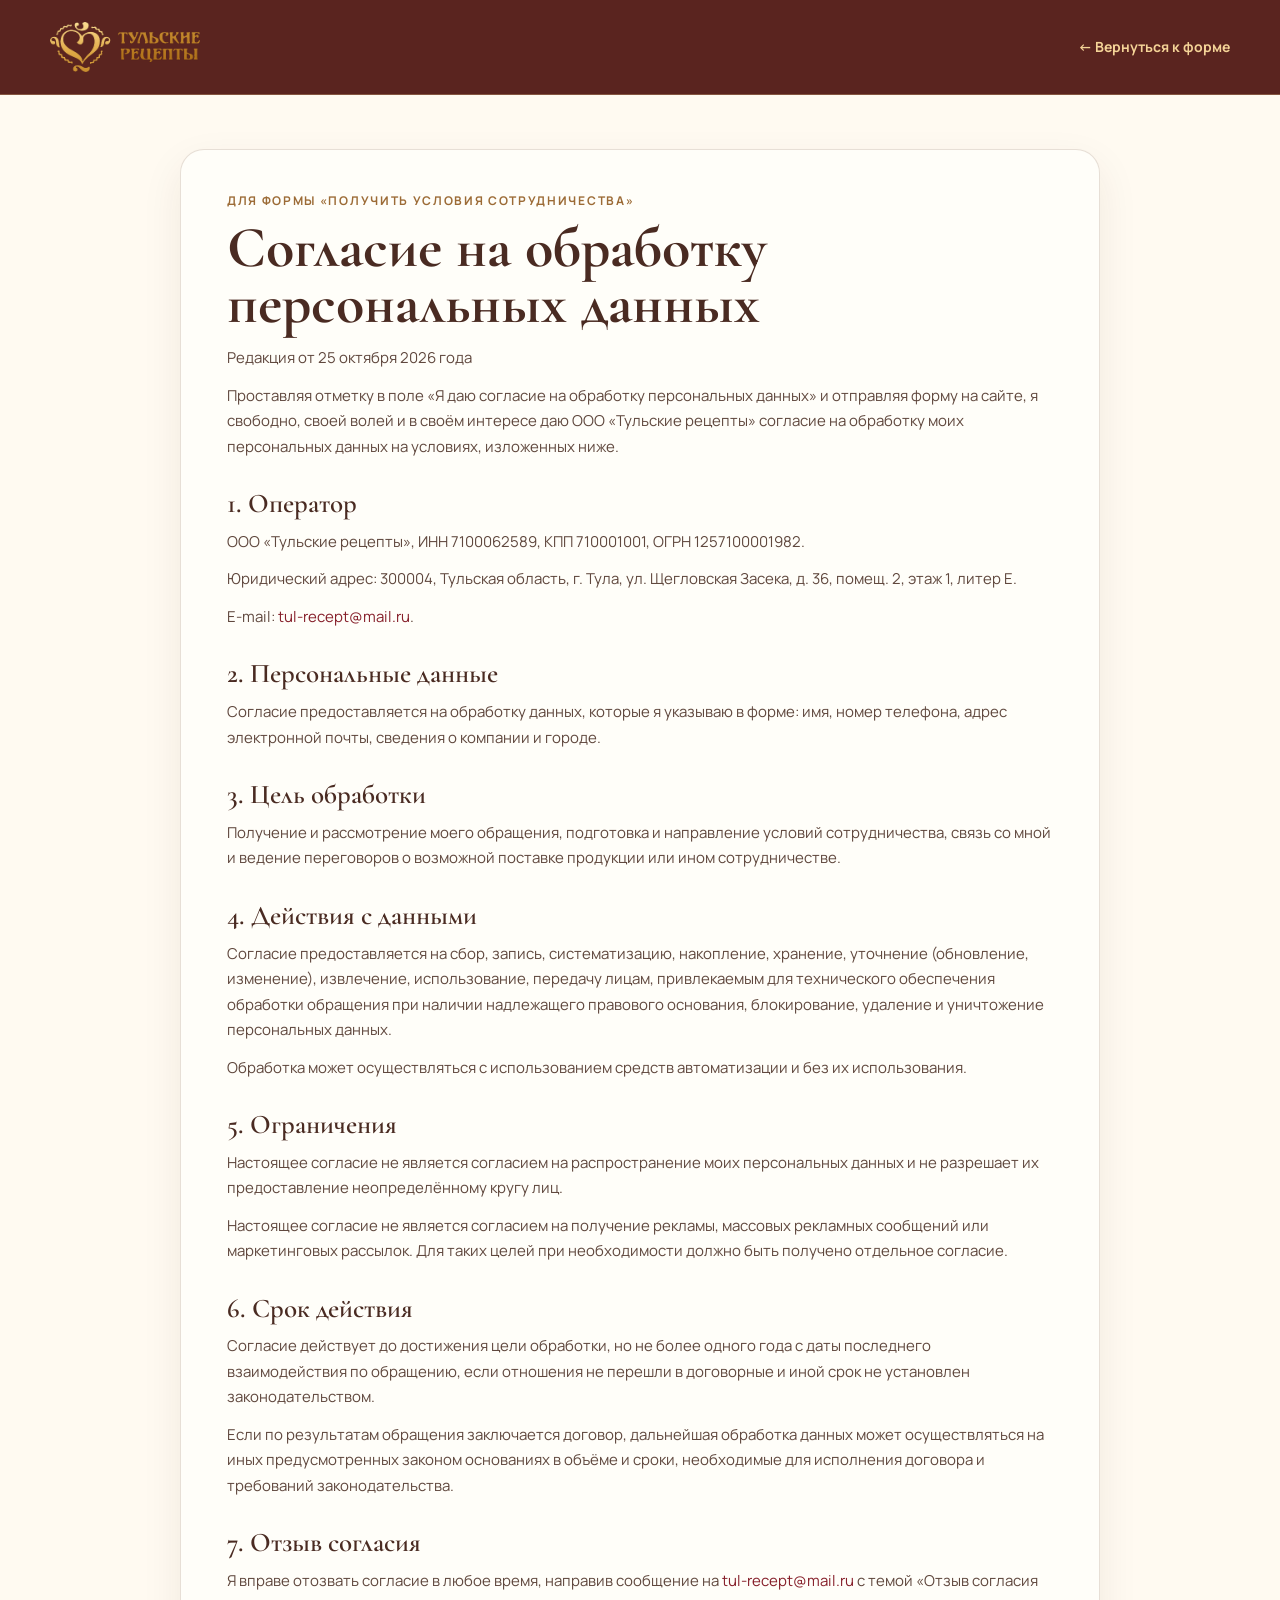
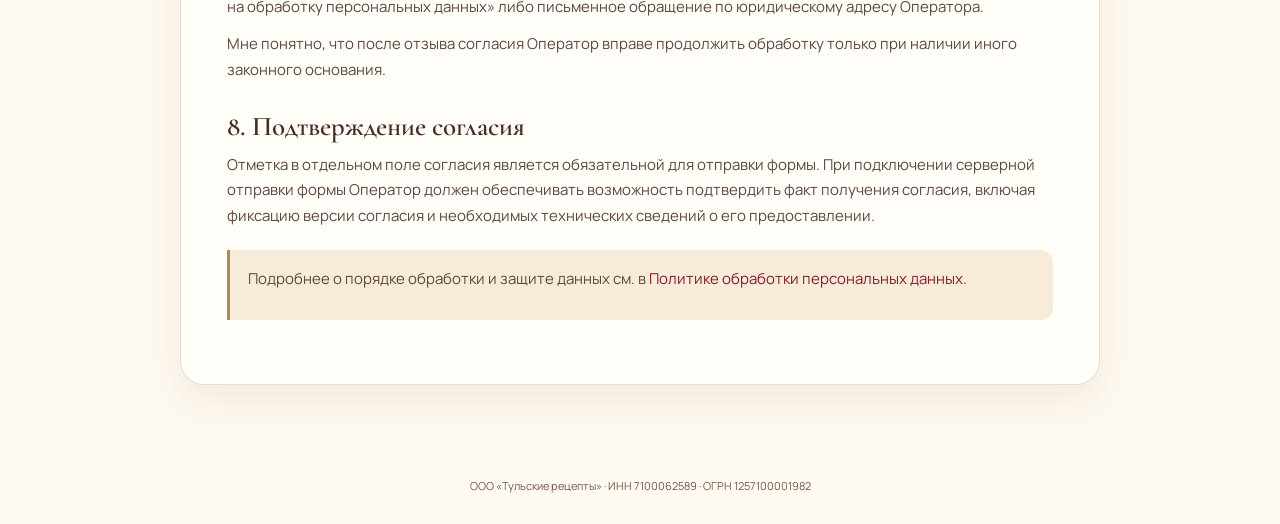
==== personal-data-consent.html @ e36772d1 "Add personal data consent and privacy policy" ====
<!doctype html>
<html lang="ru">
<head>
  <meta charset="utf-8" />
  <meta name="viewport" content="width=device-width, initial-scale=1" />
  <meta name="robots" content="index,follow" />
  <meta name="theme-color" content="#5a241f" />
  <title>Согласие на обработку персональных данных — Тульские Рецепты</title>
  <link rel="preconnect" href="https://fonts.googleapis.com">
  <link rel="preconnect" href="https://fonts.gstatic.com" crossorigin>
  <link href="https://fonts.googleapis.com/css2?family=Cormorant+Garamond:wght@500;600;700&family=Manrope:wght@400;500;600;700&display=swap" rel="stylesheet">
  <link rel="stylesheet" href="styles.css" />
</head>
<body class="legal-page">
  <header class="legal-header">
    <div class="container legal-header-inner">
      <a class="legal-logo" href="index.html" aria-label="Тульские Рецепты — на главную">
        <img src="assets/logo-gold-compact.png" alt="Тульские Рецепты">
      </a>
      <a class="legal-back" href="index.html#partners">← Вернуться к форме</a>
    </div>
  </header>

  <main class="legal-main">
    <div class="container">
      <article class="legal-document">
        <span class="legal-kicker">Для формы «Получить условия сотрудничества»</span>
        <h1>Согласие на обработку персональных данных</h1>
        <p class="legal-updated">Редакция от 25 октября 2026 года</p>

        <p>Проставляя отметку в поле «Я даю согласие на обработку персональных данных» и отправляя форму на сайте, я свободно, своей волей и в своём интересе даю ООО «Тульские рецепты» согласие на обработку моих персональных данных на условиях, изложенных ниже.</p>

        <h2>1. Оператор</h2>
        <p>ООО «Тульские рецепты», ИНН 7100062589, КПП 710001001, ОГРН 1257100001982.</p>
        <p>Юридический адрес: 300004, Тульская область, г. Тула, ул. Щегловская Засека, д. 36, помещ. 2, этаж 1, литер Е.</p>
        <p>E-mail: <a href="mailto:tul-recept@mail.ru">tul-recept@mail.ru</a>.</p>

        <h2>2. Персональные данные</h2>
        <p>Согласие предоставляется на обработку данных, которые я указываю в форме: имя, номер телефона, адрес электронной почты, сведения о компании и городе.</p>

        <h2>3. Цель обработки</h2>
        <p>Получение и рассмотрение моего обращения, подготовка и направление условий сотрудничества, связь со мной и ведение переговоров о возможной поставке продукции или ином сотрудничестве.</p>

        <h2>4. Действия с данными</h2>
        <p>Согласие предоставляется на сбор, запись, систематизацию, накопление, хранение, уточнение (обновление, изменение), извлечение, использование, передачу лицам, привлекаемым для технического обеспечения обработки обращения при наличии надлежащего правового основания, блокирование, удаление и уничтожение персональных данных.</p>
        <p>Обработка может осуществляться с использованием средств автоматизации и без их использования.</p>

        <h2>5. Ограничения</h2>
        <p>Настоящее согласие не является согласием на распространение моих персональных данных и не разрешает их предоставление неопределённому кругу лиц.</p>
        <p>Настоящее согласие не является согласием на получение рекламы, массовых рекламных сообщений или маркетинговых рассылок. Для таких целей при необходимости должно быть получено отдельное согласие.</p>

        <h2>6. Срок действия</h2>
        <p>Согласие действует до достижения цели обработки, но не более одного года с даты последнего взаимодействия по обращению, если отношения не перешли в договорные и иной срок не установлен законодательством.</p>
        <p>Если по результатам обращения заключается договор, дальнейшая обработка данных может осуществляться на иных предусмотренных законом основаниях в объёме и сроки, необходимые для исполнения договора и требований законодательства.</p>

        <h2>7. Отзыв согласия</h2>
        <p>Я вправе отозвать согласие в любое время, направив сообщение на <a href="mailto:tul-recept@mail.ru">tul-recept@mail.ru</a> с темой «Отзыв согласия на обработку персональных данных» либо письменное обращение по юридическому адресу Оператора.</p>
        <p>Мне понятно, что после отзыва согласия Оператор вправе продолжить обработку только при наличии иного законного основания.</p>

        <h2>8. Подтверждение согласия</h2>
        <p>Отметка в отдельном поле согласия является обязательной для отправки формы. При подключении серверной отправки формы Оператор должен обеспечивать возможность подтвердить факт получения согласия, включая фиксацию версии согласия и необходимых технических сведений о его предоставлении.</p>

        <div class="legal-note">
          <p>Подробнее о порядке обработки и защите данных см. в <a href="privacy-policy.html">Политике обработки персональных данных</a>.</p>
        </div>
      </article>
    </div>
  </main>

  <footer class="legal-footer">
    <div class="container">ООО «Тульские рецепты» · ИНН 7100062589 · ОГРН 1257100001982</div>
  </footer>
</body>
</html>
---- styles.css ----
:root{
  --cream:#f5ead7;
  --milk:#fffaf1;
  --paper:#fbf3e5;
  --brown:#4a2b22;
  --brown-2:#6b3b2c;
  --burgundy:#861f2a;
  --burgundy-2:#6c1720;
  --gold:#c99642;
  --gold-soft:#ead0a0;
  --ink:#3b2720;
  --muted:#806d62;
  --line:rgba(112,70,42,.17);
  --shadow:0 18px 50px rgba(76,46,30,.12);
  --serif:"Cormorant Garamond", Georgia, serif;
  --sans:"Manrope", Arial, sans-serif;
  --radius:24px;
  --container:min(1180px, calc(100vw - 40px));
}
*{box-sizing:border-box}
html{scroll-behavior:smooth}
body{margin:0;background:var(--milk);color:var(--ink);font-family:var(--sans);font-size:16px;line-height:1.55;overflow-x:hidden}
img{display:block;max-width:100%}
a{color:inherit;text-decoration:none}
button,input{font:inherit}
button{color:inherit}
.container{width:var(--container);margin-inline:auto}
.section{padding:96px 0;position:relative;overflow:hidden}
.section-cream{background:linear-gradient(180deg,#fffaf2 0%,#f7ead6 100%)}
.eyebrow{text-transform:uppercase;letter-spacing:.18em;font-size:12px;font-weight:700;color:var(--burgundy)}
.eyebrow.light{color:#f0d6ad}
h1,h2,h3{font-family:var(--serif);margin:0;color:var(--brown);line-height:.98}
h2{font-size:clamp(44px,5vw,66px);font-weight:600}
h3{font-size:26px;font-weight:650}
.section-head{text-align:center;max-width:720px;margin:0 auto 42px}
.section-head .eyebrow{display:block;margin-bottom:8px}
.ornament{display:block;color:var(--gold);font-size:12px;margin-top:18px;position:relative}
.ornament:before,.ornament:after{content:"";display:inline-block;width:54px;height:1px;background:var(--gold-soft);vertical-align:middle;margin:0 10px}
.btn{display:inline-flex;align-items:center;justify-content:center;min-height:52px;padding:0 24px;border-radius:12px;border:1px solid transparent;font-weight:700;transition:.25s ease;cursor:pointer}
.btn:hover{transform:translateY(-2px);box-shadow:0 10px 30px rgba(72,34,24,.15)}
.btn-primary{background:var(--burgundy);color:#fff}
.btn-primary:hover{background:var(--burgundy-2)}
.btn-cream{background:#f7e6bd;color:var(--brown);border-color:#f0d4a3}
.btn-outline{border-color:rgba(134,31,42,.35);color:var(--burgundy);background:transparent}
.site-header{position:absolute;top:0;left:0;right:0;z-index:50;color:#fff;padding:20px 0;transition:.25s ease}
.site-header.scrolled{position:fixed;background:rgba(79,35,25,.93);backdrop-filter:blur(12px);box-shadow:0 10px 35px rgba(0,0,0,.16);padding:6px 0}
.nav-wrap{display:flex;align-items:flex-start;justify-content:space-between;gap:28px}
.brand{display:block;flex:0 0 auto;width:190px;margin-top:0}
.brand-logo{width:100%;height:auto;filter:drop-shadow(0 4px 10px rgba(0,0,0,.28));transition:opacity .2s ease, transform .2s ease}
.brand-logo-compact{display:none;height:54px;width:auto;max-width:none;object-fit:contain;filter:drop-shadow(0 4px 10px rgba(0,0,0,.24))}
.nav{display:flex;gap:28px;align-items:center;font-family:var(--serif);font-size:16px;font-weight:600;line-height:1;padding:18px 28px;border:1px solid rgba(245,216,170,.16);border-radius:16px;background:linear-gradient(90deg,rgba(91,14,22,.86),rgba(117,25,31,.78),rgba(72,20,21,.82));box-shadow:0 10px 28px rgba(24,7,5,.16);backdrop-filter:blur(7px);margin-top:4px}
.nav a{opacity:.94;transition:.2s;white-space:nowrap}
.nav a:hover{opacity:1;color:#f7dfb4}
.site-header.scrolled .nav-wrap{align-items:center}
.site-header.scrolled .brand{width:auto}
.site-header.scrolled .brand-logo-full{display:none}
.site-header.scrolled .brand-logo-compact{display:block}
.site-header.scrolled .nav{margin-top:0;padding:11px 24px;font-size:16px;gap:22px}

.menu-toggle{display:none;background:none;border:0;width:38px;height:38px;padding:8px}
.menu-toggle span{display:block;height:2px;background:#fff;margin:7px 0}
.hero{position:relative;min-height:770px;display:flex;align-items:center;color:#fff;background:#4f2e24}
.hero-media{position:absolute;inset:0;background:url('assets/1Z8A6245.webp') center 45% / cover no-repeat;transform:scale(1.01)}
.hero-shade{position:absolute;inset:0;background:linear-gradient(90deg,rgba(44,20,14,.88) 0%,rgba(53,22,15,.7) 34%,rgba(51,23,15,.25) 67%,rgba(43,19,12,.18) 100%)}
.hero-content{position:relative;z-index:2;padding-top:105px}
.hero-copy{max-width:760px}
.hero h1{color:#fff;font-size:clamp(62px,7.2vw,92px);font-weight:600;text-shadow:0 3px 28px rgba(0,0,0,.2);margin:10px 0 18px}
.hero-subtitle{font-family:var(--serif);font-size:28px;line-height:1.15;color:#f5dfbd;margin:0 0 24px;display:flex;flex-direction:column;gap:2px}
.hero-actions{display:flex;gap:12px;flex-wrap:wrap}
.hero-btn{min-width:190px;gap:11px;font-family:var(--serif);font-size:19px;font-weight:600;border-radius:13px;border:1px solid rgba(244,211,151,.76);box-shadow:inset 0 1px 0 rgba(255,255,255,.08)}
.hero-btn svg{width:22px;height:22px;fill:none;stroke:currentColor;stroke-width:1.65;stroke-linecap:round;stroke-linejoin:round;flex:0 0 auto}
.hero-btn-burgundy{background:linear-gradient(180deg,#961f30,#781421);color:#fff3d9}
.hero-btn-burgundy:hover{background:linear-gradient(180deg,#a72536,#801622)}
.hero-btn-cream{background:#f8e3b7;color:#5b251f;border-color:#f5d59c}
.hero-btn-cream:hover{background:#ffe9bf}
.made-tula{display:inline-flex;align-items:center;justify-content:center;min-width:340px;margin-top:30px;padding:11px 38px 13px;border:2px solid #e6b85e;border-radius:18px;color:#f3d493;background:rgba(74,29,18,.46);font-family:var(--serif);font-size:31px;line-height:1;letter-spacing:.01em;box-shadow:inset 0 0 0 3px rgba(230,184,94,.12),0 8px 24px rgba(31,11,7,.12);position:relative}
.made-tula:before,.made-tula:after{content:"•";position:absolute;top:50%;transform:translateY(-52%);color:#efc66e;font-size:22px}
.made-tula:before{left:17px}.made-tula:after{right:17px}
.weight-tabs{display:flex;justify-content:center;gap:7px;flex-wrap:wrap;margin:0 auto 30px}
.weight-tab{border:1px solid var(--line);padding:10px 22px;border-radius:12px;background:#fff8ed;cursor:pointer;font-weight:700;min-width:112px;transition:.2s}
.weight-tab:hover{border-color:#d6a85f}
.weight-tab.active{background:var(--burgundy);color:white;border-color:var(--burgundy);box-shadow:0 8px 20px rgba(134,31,42,.16)}
.weight-tab.child{background:#f3d89f}
.weight-tab.child.active{background:var(--burgundy)}
.product-grid{display:grid;grid-template-columns:repeat(3,minmax(0,1fr));gap:18px;max-width:1000px;margin:0 auto}
.product-card{background:rgba(255,250,241,.88);border:1px solid var(--line);border-radius:20px;padding:14px;text-align:center;box-shadow:0 6px 24px rgba(73,44,31,.06);transition:.25s}
.product-card:hover{transform:translateY(-4px);box-shadow:var(--shadow)}
.product-card[hidden]{display:none!important}
.product-photo{height:280px;overflow:hidden;border-radius:15px;background:#f5f1e9;display:flex;align-items:center;justify-content:center}
.product-photo img{width:100%;height:100%;object-fit:cover}
.product-photo.crop-group img{object-fit:cover;object-position:center}
.product-photo.hero-lineup img{object-fit:contain;padding:6px}
.product-card h3{font-size:27px;margin-top:14px}
.product-card p{margin:4px 0 2px;color:var(--muted);font-size:13px}
.flavors-section{background:linear-gradient(145deg,#4a281f 0%,#6a3427 52%,#321b16 100%);color:white;padding-block:110px}
.flavor-layout{display:grid;grid-template-columns:1.05fr .95fr;gap:52px;align-items:center}
.flavor-visual{position:relative;min-height:650px}
.flavor-visual img{width:100%;height:650px;object-fit:cover;border-radius:32px;box-shadow:0 24px 80px rgba(0,0,0,.28)}
.flavor-badge{position:absolute;right:-24px;bottom:44px;background:var(--gold);color:#3d2018;border-radius:50%;width:128px;height:128px;display:flex;flex-direction:column;align-items:center;justify-content:center;box-shadow:0 16px 40px rgba(0,0,0,.2);transform:rotate(-7deg)}
.flavor-badge span{font-size:14px;text-transform:uppercase;letter-spacing:.12em}
.flavor-badge strong{font-family:var(--serif);font-size:28px}
.flavor-copy h2{color:#fff;margin:8px 0 12px}
.flavor-copy .eyebrow{color:#eac382}
.flavor-description{font-family:var(--serif);font-size:24px;color:#ead9ca;max-width:540px;margin:0 0 24px}
.flavor-chips{display:grid;grid-template-columns:repeat(3,1fr);gap:9px}
.flavor-chip{border:1px solid rgba(255,255,255,.16);background:rgba(255,255,255,.08);color:white;padding:12px 13px;border-radius:999px;cursor:pointer;text-align:left;transition:.2s;white-space:nowrap}
.flavor-chip:hover,.flavor-chip.active{background:#fff4e4;color:var(--brown);border-color:#fff4e4;transform:translateY(-1px)}
.ozon-card{margin-top:26px;border-radius:18px;background:#fff9f0;color:var(--brown);display:flex;justify-content:space-between;align-items:center;padding:18px 22px;gap:20px}
.ozon-card div{display:flex;flex-direction:column}.ozon-card span{font-family:var(--serif);font-size:25px;font-weight:700}.ozon-card small{color:var(--muted)}
.ozon-word{font-weight:800;color:#2267f2;font-size:22px;letter-spacing:.08em}
.advantage-grid{display:grid;grid-template-columns:repeat(5,1fr);gap:14px}
.advantage-card{background:#fffaf1;border:1px solid var(--line);border-radius:18px;padding:24px 18px;text-align:center;min-height:230px}
.advantage-card .icon{width:56px;height:56px;border:1px solid #d2a458;border-radius:50%;display:grid;place-items:center;margin:0 auto 16px;color:#a86627;font-size:28px;font-family:var(--serif)}
.advantage-card h3{font-size:23px;margin-bottom:9px}.advantage-card p{font-size:13px;color:var(--muted);margin:0}
.process-section{background:#fffaf2}
.process-line{display:grid;grid-template-columns:repeat(6,1fr);gap:12px;position:relative}
.process-line:before{content:"";position:absolute;left:7%;right:7%;top:17px;height:1px;background:repeating-linear-gradient(90deg,#dcb36d 0 7px,transparent 7px 13px)}
.process-card{text-align:center;position:relative;z-index:2}
.step{width:36px;height:36px;display:grid;place-items:center;background:#d4a451;color:#4a2b22;border-radius:50%;font-weight:800;margin:0 auto 14px;box-shadow:0 0 0 6px #fffaf2}
.process-photo{height:180px;border-radius:16px;overflow:hidden;box-shadow:0 8px 20px rgba(68,40,25,.09);background:#ede5d8}
.process-photo img{width:100%;height:100%;object-fit:cover}
.process-card h3{font-size:24px;margin:13px 0 8px}.process-card p{font-size:12px;color:var(--muted);margin:0 5px}
.process-note{text-align:center;color:#9a8376;font-size:12px;margin:28px 0 0}
.buy-grid{display:grid;grid-template-columns:1.2fr .8fr;gap:22px;align-items:stretch}
.map-card{min-height:450px;border-radius:24px;position:relative;overflow:hidden;border:1px solid var(--line);background:
  linear-gradient(15deg,transparent 47%,rgba(186,156,119,.32) 48% 50%,transparent 51%),
  linear-gradient(105deg,transparent 45%,rgba(186,156,119,.25) 46% 49%,transparent 50%),
  linear-gradient(35deg,#e8e9d3,#f2e4ca 48%,#dfe8d7);box-shadow:var(--shadow)}
.map-card:after{content:"";position:absolute;inset:0;background:radial-gradient(circle at 20% 30%,rgba(135,169,120,.2) 0 9%,transparent 10%),radial-gradient(circle at 70% 62%,rgba(103,154,127,.17) 0 10%,transparent 11%),linear-gradient(90deg,transparent 0 22%,rgba(109,143,171,.18) 23% 24%,transparent 25% 100%);pointer-events:none}
.city-label{position:absolute;left:44%;top:44%;font-family:var(--serif);font-size:48px;color:#806653;z-index:2;text-shadow:0 2px #fff}
.pin{position:absolute;width:30px;height:30px;background:var(--burgundy);border:5px solid #fff;border-radius:50% 50% 50% 0;transform:rotate(-45deg);box-shadow:0 5px 14px rgba(70,30,20,.18);z-index:3}
.pin:after{content:"";position:absolute;width:6px;height:6px;background:#fff;border-radius:50%;top:7px;left:7px}.p1{left:21%;top:25%}.p2{left:64%;top:18%}.p3{left:38%;top:58%}.p4{left:72%;top:68%}.p5{left:15%;top:72%}
.store-list{background:#fffaf1;border:1px solid var(--line);border-radius:24px;padding:20px;box-shadow:0 10px 35px rgba(75,43,30,.08)}
.store-list article{padding:18px 6px;border-bottom:1px solid var(--line);display:grid;grid-template-columns:1fr auto;gap:3px 16px}.store-list article:last-of-type{border-bottom:0}.store-list strong{font-family:var(--serif);font-size:22px}.store-list span{color:var(--muted);font-size:13px}.store-list a{grid-row:1/3;grid-column:2;color:var(--burgundy);font-size:12px;font-weight:700;align-self:center}.placeholder-note{font-size:11px;color:#9b8476;margin:16px 5px 0}
.choice-row{display:grid;grid-template-columns:1fr 1fr;gap:18px;margin-top:20px}
.choice-card{border-radius:20px;padding:26px 28px;display:flex;align-items:center;justify-content:space-between;transition:.25s;border:1px solid var(--line);background:#fffaf1}
.choice-card:hover{transform:translateY(-3px);box-shadow:var(--shadow)}.choice-card small{text-transform:uppercase;letter-spacing:.08em;color:var(--muted);font-size:10px}.choice-card h3{font-size:32px;margin:5px 0}.choice-card p{margin:0;color:var(--muted)}.choice-card .arrow{font-size:35px;color:var(--burgundy)}
.ozon-choice{border-color:#d9b673}.partner-choice{border-color:rgba(134,31,42,.35)}
.partner-section{background:linear-gradient(145deg,#fff8ed 0%,#f1dfc8 100%)}
.partner-grid{display:grid;grid-template-columns:1fr 1fr;gap:70px;align-items:center}.partner-photo{min-height:630px;border-radius:28px;overflow:hidden;box-shadow:var(--shadow)}.partner-photo img{width:100%;height:630px;object-fit:cover}.partner-copy h2{margin:8px 0 22px}.partner-copy ul{list-style:none;padding:0;margin:0 0 26px}.partner-copy li{padding:10px 0 10px 30px;position:relative;border-bottom:1px solid rgba(95,55,37,.1)}.partner-copy li:before{content:"✓";position:absolute;left:0;color:#a66a2e;font-weight:800}
.partner-form{display:grid;grid-template-columns:1fr 1fr;gap:12px}.partner-form label{display:flex;flex-direction:column;gap:6px}.partner-form label:nth-child(3){grid-column:1/3}.partner-form span{font-size:11px;font-weight:700;text-transform:uppercase;letter-spacing:.09em;color:var(--muted)}.partner-form input{width:100%;border:1px solid rgba(103,59,42,.18);background:#fffaf3;border-radius:11px;padding:13px 14px;outline:none}.partner-form input:focus{border-color:#bb8641;box-shadow:0 0 0 3px rgba(187,134,65,.12)}.partner-form .btn{grid-column:1/3}.partner-form small{grid-column:1/3;color:#957d70;font-size:10px}
.trust-section{background:#fffaf2}.trust-grid{display:grid;grid-template-columns:.8fr 1fr 1fr;gap:20px;align-items:stretch}.trust-photo,.docs,.contacts{border:1px solid var(--line);border-radius:22px;background:#fffaf1;overflow:hidden}.trust-photo img{width:100%;height:100%;min-height:350px;object-fit:cover}.docs,.contacts{padding:28px}.docs h3,.contacts h3{font-size:31px;margin-bottom:18px}.docs a{display:flex;gap:14px;align-items:center;padding:15px;border:1px solid var(--line);border-radius:14px;margin-top:10px}.docs a:hover{border-color:#c69448}.doc-icon{font-size:32px;color:#b37932}.docs a span:last-child{display:flex;flex-direction:column}.docs small{color:var(--muted)}.contacts p{display:flex;flex-direction:column;border-bottom:1px solid var(--line);padding:12px 0;margin:0}.contacts p span{font-size:10px;text-transform:uppercase;letter-spacing:.1em;color:var(--muted)}.contacts p strong{font-size:15px}.footer-actions{display:flex;gap:9px;margin-top:20px}
.footer{background:#711823;color:#f7dfb8;padding:30px 0 34px}.footer-inner{display:flex;align-items:center;justify-content:space-between;gap:25px}.footer-brand{color:#f3d8ad}.tagline{font-family:var(--serif);font-size:25px}.copyright{font-size:12px;opacity:.8}
.mobile-bar{display:none}
.toast{position:fixed;left:50%;bottom:25px;transform:translate(-50%,20px);background:#3c251e;color:white;padding:12px 18px;border-radius:11px;opacity:0;pointer-events:none;transition:.25s;z-index:100;font-size:13px;box-shadow:0 10px 30px rgba(0,0,0,.2)}.toast.show{opacity:1;transform:translate(-50%,0)}
.reveal{opacity:0;transform:translateY(18px);transition:opacity .6s ease,transform .6s ease}.reveal.visible{opacity:1;transform:none}
@media (max-width:1020px){
  .brand{width:145px}.nav{gap:15px;font-size:14px;padding:15px 18px}.hero{min-height:700px}.advantage-grid{grid-template-columns:repeat(3,1fr)}.process-line{grid-template-columns:repeat(3,1fr);gap:28px 15px}.process-line:before{display:none}.buy-grid,.partner-grid{grid-template-columns:1fr}.partner-photo{min-height:460px}.partner-photo img{height:460px}.trust-grid{grid-template-columns:1fr 1fr}.trust-photo{grid-row:span 2}.flavor-layout{grid-template-columns:1fr}.flavor-visual{min-height:520px}.flavor-visual img{height:520px}.flavor-copy{max-width:720px}
}
@media (max-width:760px){
  :root{--container:min(100% - 28px,680px);--radius:18px}.section{padding:68px 0}h2{font-size:45px}.site-header{padding:14px 0}.brand{width:88px}.site-header.scrolled .brand{width:132px}.menu-toggle{display:block}.nav{position:absolute;top:62px;right:14px;left:14px;display:none;flex-direction:column;align-items:stretch;background:rgba(76,34,25,.97);padding:18px;border-radius:16px;box-shadow:0 18px 45px rgba(0,0,0,.22)}.nav.open{display:flex}.nav a{padding:8px}.hero{min-height:760px;align-items:flex-end;padding-bottom:72px}.hero-media{background-image:url('assets/1Z8A6398.webp');background-position:center 35%}.hero-shade{background:linear-gradient(180deg,rgba(43,21,16,.18) 0%,rgba(43,21,16,.3) 38%,rgba(43,21,16,.93) 82%,rgba(43,21,16,.97) 100%)}.hero-content{padding-top:130px}.hero h1{font-size:54px}.hero-subtitle{font-size:22px}.hero-btn{min-width:0;font-size:16px;padding:0 16px}.made-tula{min-width:0;font-size:25px;padding:10px 34px 12px;margin-top:22px}.product-grid{grid-template-columns:1fr 1fr}.product-photo{height:200px}.flavor-visual img{height:460px}.flavor-visual{min-height:460px}.flavor-badge{width:98px;height:98px;right:8px;bottom:12px}.flavor-badge strong{font-size:22px}.flavor-chips{grid-template-columns:1fr 1fr}.flavor-chip{padding:11px}.advantage-grid{grid-template-columns:1fr 1fr}.process-line{grid-template-columns:1fr 1fr}.process-photo{height:190px}.buy-grid{grid-template-columns:1fr}.map-card{min-height:380px}.choice-row{grid-template-columns:1fr}.partner-grid{gap:35px}.partner-photo{min-height:360px}.partner-photo img{height:360px}.partner-form{grid-template-columns:1fr}.partner-form label:nth-child(3),.partner-form .btn,.partner-form small{grid-column:1}.trust-grid{grid-template-columns:1fr}.trust-photo{grid-row:auto}.trust-photo img{max-height:420px}.footer-inner{flex-direction:column;text-align:center}.mobile-bar{display:grid;grid-template-columns:1fr 1fr;position:fixed;bottom:0;left:0;right:0;z-index:80;background:#fff8ed;border-top:1px solid var(--line);padding:8px max(12px,env(safe-area-inset-left));gap:8px}.mobile-bar a{display:flex;align-items:center;justify-content:center;border-radius:10px;padding:11px;font-weight:800;font-size:13px}.mobile-bar a:first-child{background:#efe1cd;color:var(--brown)}.mobile-bar a:last-child{background:var(--burgundy);color:white}.footer{padding-bottom:92px}
}
@media (max-width:470px){
  .hero-actions{display:grid;grid-template-columns:1fr}.hero-actions .btn{padding:0 12px}.made-tula{width:100%;font-size:23px}.weight-tabs{display:grid;grid-template-columns:repeat(2,1fr)}.weight-tab{min-width:0}.weight-tab.child{grid-column:1/3}.product-grid{grid-template-columns:1fr}.product-photo{height:270px}.flavor-chips{grid-template-columns:1fr 1fr}.advantage-grid{grid-template-columns:1fr}.process-line{grid-template-columns:1fr}.process-card{display:grid;grid-template-columns:42px 112px 1fr;gap:0 12px;text-align:left;align-items:center}.step{grid-column:1;grid-row:1/3;margin:0}.process-photo{grid-column:2;grid-row:1/3;height:112px}.process-card h3{grid-column:3;margin:0 0 5px}.process-card p{grid-column:3;margin:0}.flavor-visual img{height:400px}.flavor-visual{min-height:400px}.choice-card{padding:22px}.choice-card h3{font-size:28px}
}
@media (prefers-reduced-motion:reduce){*{scroll-behavior:auto!important}.reveal{opacity:1;transform:none;transition:none}.btn,.product-card,.choice-card{transition:none}}

/* =========================================================
   FRAME 1 — HERO / HEADER, approved visual alignment (V2.2)
   These overrides intentionally affect only the first frame.
   ========================================================= */

/* Stable, browser-independent typography for frame 1. */
.site-header,
.hero,
.site-header .nav,
.hero h1,
.hero-subtitle,
.hero-btn,
.made-tula{
  font-family: Georgia, "Times New Roman", serif;
}

@media (min-width:1181px){
  /* Frame 1 scales with viewport height so 100% browser zoom keeps the whole hero visible. */
  .site-header .nav-wrap,
  .hero .hero-content{
    width:88.6vw;
    max-width:1680px;
    margin-inline:auto;
  }

  .site-header{padding:clamp(16px,2vh,20px) 0 0}
  .nav-wrap{gap:clamp(32px,4vh,40px);align-items:flex-start}
  .brand{width:clamp(164px,20.5vh,205px);margin-top:0}

  .nav{
    margin-top:clamp(22px,2.8vh,28px);
    gap:clamp(27px,3.4vh,34px);
    padding:clamp(16px,2vh,20px) clamp(22px,2.8vh,28px);
    border-radius:clamp(15px,1.8vh,18px);
    font-size:clamp(16px,2vh,20px);
    font-weight:400;
    line-height:1;
    flex:0 0 auto;
  }

  .hero{
    display:block;
    min-height:680px;
    height:100svh;
    max-height:1020px;
  }

  .hero-content{
    position:relative;
    z-index:2;
    padding-top:clamp(215px,30vh,315px);
  }

  .hero-copy{max-width:clamp(736px,92vh,920px)}

  .hero h1{
    font-size:clamp(74px,10.6vh,106px);
    line-height:1.03;
    font-weight:400;
    letter-spacing:-.025em;
    margin:0 0 clamp(19px,2.4vh,24px);
  }

  .hero-subtitle{
    font-size:clamp(24px,3.1vh,31px);
    line-height:1.28;
    font-weight:400;
    gap:0;
    margin:0 0 clamp(20px,2.5vh,25px);
  }

  .hero-actions{
    gap:clamp(10px,1.25vh,12px);
    flex-wrap:nowrap;
  }

  .hero-btn{
    min-width:0;
    min-height:clamp(56px,7vh,70px);
    padding:0 clamp(19px,2.4vh,24px);
    font-size:clamp(16px,2vh,20px);
    font-weight:400;
    border-radius:clamp(11px,1.4vh,14px);
    white-space:nowrap;
  }
  .hero-actions .hero-btn:nth-child(1){width:clamp(196px,24.5vh,245px)}
  .hero-actions .hero-btn:nth-child(2){width:clamp(208px,26vh,260px)}
  .hero-actions .hero-btn:nth-child(3){width:clamp(216px,27vh,270px)}
  .hero-btn svg{width:clamp(20px,2.5vh,25px);height:clamp(20px,2.5vh,25px)}

  .made-tula{
    min-width:clamp(302px,37.8vh,378px);
    margin-top:clamp(26px,3.2vh,32px);
    padding:clamp(11px,1.4vh,14px) clamp(34px,4.2vh,42px) clamp(13px,1.6vh,16px);
    border-radius:clamp(16px,2vh,20px);
    font-size:clamp(27px,3.4vh,34px);
    font-weight:400;
  }

  .site-header.scrolled{padding:10px 0}
  .site-header.scrolled .brand{width:162px}
  .site-header.scrolled .nav{margin-top:0;padding-block:13px;font-size:17px;gap:24px}
}

/* Mid-size desktop / laptop: prevent header collision without changing the frame concept. */
@media (min-width:981px) and (max-width:1180px){
  .site-header .nav-wrap,
  .hero .hero-content{
    width:calc(100vw - 64px);
    max-width:none;
    margin-inline:auto;
  }
  .site-header{padding-top:18px}
  .brand{width:160px}
  .nav{
    margin-top:18px;
    gap:14px;
    padding:16px 18px;
    font-size:15px;
    font-weight:400;
  }
  .hero{min-height:760px;height:100svh;max-height:900px;display:block}
  .hero-content{padding-top:235px}
  .hero-copy{max-width:800px}
  .hero h1{font-size:76px;line-height:1.03;font-weight:400;letter-spacing:-.02em;margin-bottom:20px}
  .hero-subtitle{font-size:25px;line-height:1.28;margin-bottom:22px;gap:0}
  .hero-actions{flex-wrap:nowrap;gap:10px}
  .hero-btn{min-height:60px;min-width:0;padding:0 18px;font-size:17px;font-weight:400;white-space:nowrap}
  .made-tula{min-width:320px;font-size:29px;margin-top:26px}
}

/* Switch to the existing hamburger menu before the desktop navigation can collide. */
@media (max-width:980px){
  .site-header .nav-wrap,
  .hero .hero-content{
    width:calc(100vw - 36px);
    max-width:none;
    margin-inline:auto;
  }
  .site-header{padding:14px 0}
  .brand{width:118px}
  .menu-toggle{display:block;margin-left:auto;margin-top:10px}
  .nav{
    position:absolute;
    top:92px;
    right:18px;
    left:18px;
    display:none;
    flex-direction:column;
    align-items:stretch;
    gap:8px;
    background:rgba(76,34,25,.97);
    padding:18px;
    border-radius:16px;
    box-shadow:0 18px 45px rgba(0,0,0,.22);
    margin-top:0;
    font-size:18px;
  }
  .nav.open{display:flex}
  .nav a{padding:8px 10px}
  .hero h1{font-family:Georgia,"Times New Roman",serif}
  .hero-subtitle,.hero-btn,.made-tula{font-family:Georgia,"Times New Roman",serif}
}


/* =========================================================
   FRAME 1 — final CTA cleanup (V2.4)
   Only requested changes:
   - no icons in the three hero CTA buttons
   - CTA text +1pt
   - button geometry unchanged
   ========================================================= */
.hero-actions .hero-btn{gap:0}

@media (min-width:1181px){
  .hero-actions .hero-btn{
    font-size:calc(clamp(16px,2vh,20px) + 1pt);
  }
}

@media (min-width:981px) and (max-width:1180px){
  .hero-actions .hero-btn{
    font-size:calc(17px + 1pt);
  }
}

@media (min-width:761px) and (max-width:980px){
  .hero-actions .hero-btn{
    font-size:calc(19px + 1pt);
  }
}

@media (max-width:760px){
  .hero-actions .hero-btn{
    font-size:calc(16px + 1pt);
  }
}


/* =========================================================
   FRAME 2 — assortment refresh (V2.5)
   Changes only for the assortment frame.
   ========================================================= */
#assortment .section-head{margin-bottom:34px}
#assortment .eyebrow{display:block;margin-bottom:10px;font-size:20px;letter-spacing:.16em;color:var(--burgundy)}
#assortment .weight-tabs{display:flex;justify-content:center;align-items:center;gap:10px;flex-wrap:wrap;max-width:1080px;margin:0 auto 34px}
#assortment .weight-tab{min-width:0;padding:12px 18px;border-radius:999px;border:1px solid #d8bfa0;background:#fff8ed;box-shadow:0 5px 16px rgba(73,44,31,.05);display:inline-flex;align-items:center;gap:9px;font-family:'Cormorant Garamond',serif;font-size:20px;font-weight:700;line-height:1;color:var(--brown)}
#assortment .weight-tab .tab-icon{font-size:18px;line-height:1}
#assortment .weight-tab:hover{border-color:#c99553;transform:translateY(-1px)}
#assortment .weight-tab.active{background:var(--burgundy);border-color:var(--burgundy);color:#fff;box-shadow:0 10px 24px rgba(134,31,42,.18)}
#assortment .weight-tab.special-newyear{background:#edf4ec;border-color:#bfd2bf}
#assortment .weight-tab.special-kids.active,#assortment .weight-tab.special-newyear.active{background:var(--burgundy);border-color:var(--burgundy);color:#fff}
#assortment .product-grid.assortment-grid{grid-template-columns:repeat(3,minmax(0,1fr));gap:18px;max-width:960px}
#assortment .product-card{padding:16px 16px 14px;border-radius:22px;background:rgba(255,250,241,.92)}
#assortment .product-card:hover{transform:translateY(-3px);box-shadow:0 14px 30px rgba(73,44,31,.12)}
#assortment .assortment-photo{height:240px;background:#fff;border:1px solid #efe5d7;padding:10px}
#assortment .assortment-photo img{width:100%;height:100%;object-fit:contain}
#assortment .product-card h3{font-size:25px;margin-top:14px;margin-bottom:4px}
#assortment .product-card p{font-size:15px;letter-spacing:.04em;text-transform:none;color:#81614d;margin:0}

@media (max-width:980px){
  #assortment .weight-tab{font-size:18px;padding:11px 15px}
  #assortment .product-grid.assortment-grid{grid-template-columns:repeat(2,minmax(0,1fr))}
}
@media (max-width:760px){
  #assortment .weight-tabs{display:grid;grid-template-columns:repeat(2,minmax(0,1fr));gap:10px}
  #assortment .weight-tab{justify-content:center;font-size:17px;padding:10px 12px}
  #assortment .weight-tab.special-kids,#assortment .weight-tab.special-newyear{grid-column:1/3}
  #assortment .product-grid.assortment-grid{grid-template-columns:1fr}
  #assortment .assortment-photo{height:270px}
}


/* V2.12 — center single 500 g card */
#assortment .product-card.single-center-card{grid-column:2 / 3}
@media (max-width:980px){
  #assortment .product-card.single-center-card{grid-column:auto}
}


/* V2.15 compact sticky header logo */
@media (max-width: 980px){
  .site-header.scrolled{padding:5px 0}
  .site-header.scrolled .brand-logo-compact{height:44px;width:auto}
}
@media (max-width: 640px){
  .site-header.scrolled .brand-logo-compact{height:38px;width:auto}
}

@media (max-width:640px){.site-header.scrolled .brand{width:114px}}


/* =========================================================
   FRAME 3 — static two-photo break composition (V2.20)
   Taste buttons change text only.
   ========================================================= */
#flavors .flavor-gallery{
  min-height:650px;
  display:grid;
  grid-template-columns:1.06fr .94fr;
  gap:16px;
  align-items:stretch;
  position:relative;
}
#flavors .flavor-photo{
  margin:0;
  overflow:hidden;
  border-radius:28px;
  box-shadow:0 24px 70px rgba(0,0,0,.24);
  background:#2f1915;
}
#flavors .flavor-photo img{
  width:100%;
  height:100%;
  object-fit:cover;
  display:block;
  border-radius:0;
  box-shadow:none;
}
#flavors .flavor-photo-main{
  height:650px;
}
#flavors .flavor-photo-main img{
  object-position:center 64%;
}
#flavors .flavor-photo-secondary{
  height:570px;
  align-self:center;
}
#flavors .flavor-photo-secondary img{
  object-position:center 53%;
}
#flavors .flavor-gallery .flavor-badge{
  right:-22px;
  bottom:42px;
  z-index:3;
}

@media (max-width:1180px){
  #flavors .flavor-gallery{
    min-height:520px;
  }
  #flavors .flavor-photo-main{height:520px}
  #flavors .flavor-photo-secondary{height:460px}
}

@media (max-width:980px){
  #flavors .flavor-gallery{
    min-height:0;
    grid-template-columns:1.08fr .92fr;
    gap:14px;
  }
  #flavors .flavor-photo-main{height:500px}
  #flavors .flavor-photo-secondary{height:440px}
}

@media (max-width:640px){
  #flavors .flavor-gallery{
    grid-template-columns:1fr 1fr;
    gap:9px;
  }
  #flavors .flavor-photo{
    border-radius:18px;
  }
  #flavors .flavor-photo-main,
  #flavors .flavor-photo-secondary{
    height:330px;
  }
  #flavors .flavor-gallery .flavor-badge{
    width:82px;
    height:82px;
    right:8px;
    bottom:8px;
  }
  #flavors .flavor-gallery .flavor-badge span{font-size:10px}
  #flavors .flavor-gallery .flavor-badge strong{font-size:18px}
}


/* =========================================================
   FRAME 3 — Ozon flavor icons in larger taste buttons (V2.21)
   ========================================================= */
#flavors .flavor-icon-grid{
  grid-template-columns:repeat(3,minmax(0,1fr));
  gap:11px;
}
#flavors .flavor-icon-grid .flavor-chip{
  height:116px;
  padding:7px;
  border-radius:20px;
  background:#fff;
  border:2px solid rgba(255,255,255,.24);
  overflow:hidden;
  display:flex;
  align-items:center;
  justify-content:center;
  box-shadow:0 8px 22px rgba(0,0,0,.10);
}
#flavors .flavor-icon-grid .flavor-chip img{
  width:100%;
  height:100%;
  object-fit:contain;
  border-radius:13px;
  box-shadow:none;
  transition:transform .2s ease;
}
#flavors .flavor-icon-grid .flavor-chip:hover{
  background:#fff;
  border-color:#e7bd71;
  transform:translateY(-2px);
  box-shadow:0 12px 28px rgba(0,0,0,.17);
}
#flavors .flavor-icon-grid .flavor-chip:hover img{
  transform:scale(1.025);
}
#flavors .flavor-icon-grid .flavor-chip.active{
  background:#fff;
  border-color:#e2ad50;
  box-shadow:0 0 0 3px rgba(226,173,80,.20),0 13px 30px rgba(0,0,0,.18);
  transform:translateY(-2px);
}

@media (max-width:1180px){
  #flavors .flavor-icon-grid .flavor-chip{height:108px}
}

@media (max-width:980px){
  #flavors .flavor-icon-grid{
    grid-template-columns:repeat(3,minmax(0,1fr));
  }
  #flavors .flavor-icon-grid .flavor-chip{height:112px}
}

@media (max-width:640px){
  #flavors .flavor-icon-grid{
    grid-template-columns:repeat(3,minmax(0,1fr));
    gap:7px;
  }
  #flavors .flavor-icon-grid .flavor-chip{
    height:88px;
    padding:4px;
    border-radius:14px;
  }
  #flavors .flavor-icon-grid .flavor-chip img{border-radius:10px}
}


/* =========================================================
   FRAME 3 — fixes and polish (V2.22)
   - lock description height to stop jumping
   - shift right split photo crop
   - style the "много начинки" badge
   - style the Ozon promo card
   ========================================================= */
#flavors .flavor-description{
  line-height:1.22;
  min-height:2.45em;
}

#flavors .flavor-photo-secondary img{
  object-position:60% 53%;
}

#flavors .flavor-gallery .flavor-badge{
  right:-18px;
  bottom:38px;
  width:142px;
  height:142px;
  border:1px solid rgba(255,244,210,.85);
  background:radial-gradient(circle at 30% 28%, #fff7d9 0 16%, #f3d38a 36%, #d8a74f 67%, #af7728 100%);
  color:#492419;
  box-shadow:0 22px 52px rgba(33,12,6,.32), inset 0 2px 10px rgba(255,255,255,.55);
  overflow:hidden;
}
#flavors .flavor-gallery .flavor-badge::before{
  content:"";
  position:absolute;
  inset:9px;
  border-radius:50%;
  border:1.5px solid rgba(93,52,27,.26);
  box-shadow:inset 0 0 0 5px rgba(255,250,230,.20);
}
#flavors .flavor-gallery .flavor-badge::after{
  content:"";
  position:absolute;
  left:18px;
  top:16px;
  width:38px;
  height:20px;
  border-radius:50%;
  background:rgba(255,255,255,.34);
  filter:blur(1px);
  transform:rotate(-18deg);
}
#flavors .flavor-gallery .flavor-badge span,
#flavors .flavor-gallery .flavor-badge strong{
  position:relative;
  z-index:1;
}
#flavors .flavor-gallery .flavor-badge span{
  font-size:12px;
  letter-spacing:.20em;
  margin-bottom:1px;
  text-shadow:0 1px 0 rgba(255,255,255,.34);
}
#flavors .flavor-gallery .flavor-badge strong{
  font-size:31px;
  line-height:1;
  text-shadow:0 1px 0 rgba(255,255,255,.28);
}

#flavors .ozon-card{
  position:relative;
  margin-top:28px;
  padding:20px 22px 20px 26px;
  border-radius:24px;
  border:1px solid rgba(227,188,119,.44);
  background:linear-gradient(135deg, rgba(255,255,255,.97) 0%, rgba(255,246,231,.96) 58%, rgba(241,224,193,.96) 100%);
  box-shadow:0 18px 42px rgba(24,9,5,.18), inset 0 1px 0 rgba(255,255,255,.7);
  overflow:hidden;
}
#flavors .ozon-card::before{
  content:"";
  position:absolute;
  left:0;
  top:0;
  bottom:0;
  width:7px;
  background:linear-gradient(180deg, #f2d28f 0%, #c88735 100%);
}
#flavors .ozon-card::after{
  content:"";
  position:absolute;
  right:-42px;
  top:-34px;
  width:120px;
  height:120px;
  background:radial-gradient(circle, rgba(255,255,255,.72) 0 18%, rgba(255,255,255,0) 72%);
}
#flavors .ozon-card div,
#flavors .ozon-word{
  position:relative;
  z-index:1;
}
#flavors .ozon-card span{
  font-size:28px;
  line-height:1.02;
  color:#4d281b;
}
#flavors .ozon-card small{
  margin-top:4px;
  font-size:14px;
  line-height:1.42;
  color:#6d4c3c;
  max-width:315px;
}
#flavors .ozon-word{
  display:inline-flex;
  align-items:center;
  justify-content:center;
  min-width:112px;
  height:52px;
  padding:0 20px;
  border-radius:999px;
  background:linear-gradient(135deg, #3485ff 0%, #1f63ed 100%);
  color:#fff;
  font-size:18px;
  letter-spacing:.14em;
  text-transform:uppercase;
  box-shadow:0 14px 28px rgba(30,95,220,.28);
}
#flavors .ozon-word:hover{
  transform:translateY(-1px);
  box-shadow:0 18px 34px rgba(30,95,220,.34);
}

@media (max-width:980px){
  #flavors .flavor-description{
    min-height:3.7em;
  }
  #flavors .flavor-photo-secondary img{
    object-position:58% 53%;
  }
  #flavors .ozon-card{
    padding:18px 18px 18px 22px;
  }
  #flavors .ozon-card span{
    font-size:24px;
  }
}

@media (max-width:640px){
  #flavors .flavor-description{
    min-height:4.05em;
  }
  #flavors .flavor-photo-secondary img{
    object-position:56% 53%;
  }
  #flavors .flavor-gallery .flavor-badge{
    width:90px;
    height:90px;
    right:8px;
    bottom:8px;
  }
  #flavors .flavor-gallery .flavor-badge span{
    font-size:9px;
    letter-spacing:.16em;
  }
  #flavors .flavor-gallery .flavor-badge strong{
    font-size:19px;
  }
  #flavors .ozon-card{
    flex-direction:column;
    align-items:flex-start;
    gap:14px;
    padding:16px 16px 16px 20px;
  }
  #flavors .ozon-card small{
    max-width:none;
  }
  #flavors .ozon-word{
    min-width:100%;
    height:48px;
  }
}


/* =========================================================
   FRAME 3 refinement — V2.23
   Creative polish for badge + Ozon callout only
   ========================================================= */
#flavors .flavor-gallery .flavor-badge{
  right:-16px;
  bottom:38px;
  width:146px;
  height:146px;
  border:none;
  border-radius:50%;
  background:
    radial-gradient(circle at 28% 24%, rgba(255,255,255,.30) 0 10%, rgba(255,255,255,0) 24%),
    linear-gradient(165deg, #9a1f29 0%, #7f1821 36%, #651116 62%, #470c0f 100%);
  color:#f2d18a;
  box-shadow:
    0 22px 50px rgba(31, 10, 8, .34),
    inset 0 5px 10px rgba(255,255,255,.12),
    inset 0 -12px 22px rgba(0,0,0,.28);
  overflow:hidden;
}
#flavors .flavor-gallery .flavor-badge::before{
  content:"";
  position:absolute;
  inset:10px;
  border-radius:50%;
  border:1.6px solid rgba(246,210,141,.55);
  box-shadow:inset 0 0 0 4px rgba(255,255,255,.04);
}
#flavors .flavor-gallery .flavor-badge::after{
  content:"✦";
  position:absolute;
  right:22px;
  top:16px;
  font-size:12px;
  color:rgba(247,221,165,.72);
  text-shadow:0 1px 1px rgba(40,10,7,.35);
}
#flavors .flavor-gallery .flavor-badge span,
#flavors .flavor-gallery .flavor-badge strong{
  position:relative;
  z-index:1;
}
#flavors .flavor-gallery .flavor-badge span{
  font-size:12px;
  font-weight:700;
  letter-spacing:.22em;
  text-transform:uppercase;
  color:rgba(248,224,170,.90);
  margin-bottom:3px;
}
#flavors .flavor-gallery .flavor-badge strong{
  font-size:26px;
  line-height:.92;
  max-width:88px;
  text-align:center;
  color:#f8dfaa;
  text-shadow:0 1px 1px rgba(32, 9, 7, .28);
}

#flavors .ozon-card{
  position:relative;
  display:flex;
  align-items:center;
  justify-content:space-between;
  gap:22px;
  margin-top:30px;
  padding:22px 24px;
  border-radius:26px;
  border:1px solid rgba(215,181,117,.44);
  background:
    linear-gradient(135deg, rgba(255,252,246,.98) 0%, rgba(248,239,223,.98) 100%);
  box-shadow:0 18px 42px rgba(24,9,5,.14), inset 0 1px 0 rgba(255,255,255,.75);
  overflow:hidden;
}
#flavors .ozon-card::before{
  content:"";
  position:absolute;
  left:20px;
  top:18px;
  width:82px;
  height:82px;
  border-radius:50%;
  background:radial-gradient(circle, rgba(255,255,255,.85) 0 18%, rgba(255,255,255,0) 70%);
  opacity:.46;
}
#flavors .ozon-card::after{
  content:"";
  position:absolute;
  inset:10px;
  border:1px solid rgba(194,153,90,.18);
  border-radius:20px;
  pointer-events:none;
}
#flavors .ozon-copy,
#flavors .ozon-word{ position:relative; z-index:1; }
#flavors .ozon-copy{
  display:flex;
  flex-direction:column;
  gap:6px;
  max-width:360px;
}
#flavors .ozon-kicker{
  margin:0;
  font-size:12px;
  font-weight:700;
  line-height:1;
  letter-spacing:.2em;
  text-transform:uppercase;
  color:#9c6b36;
}
#flavors .ozon-card span{
  font-size:27px;
  line-height:1.08;
  color:#4a2619;
}
#flavors .ozon-card small{
  margin-top:0;
  font-size:14px;
  line-height:1.48;
  color:#705042;
  max-width:100%;
}
#flavors .ozon-word{
  display:flex;
  flex-direction:column;
  align-items:center;
  justify-content:center;
  gap:1px;
  min-width:170px;
  min-height:86px;
  padding:14px 18px;
  border-radius:22px;
  border:1px solid rgba(209,174,113,.52);
  background:linear-gradient(180deg, #fffefd 0%, #f3eadc 100%);
  box-shadow:0 12px 28px rgba(61, 33, 15, .10), inset 0 1px 0 rgba(255,255,255,.86);
  text-decoration:none;
}
#flavors .ozon-word em{
  font-style:normal;
  font-size:12px;
  font-weight:700;
  letter-spacing:.16em;
  text-transform:uppercase;
  color:#8a6140;
}
#flavors .ozon-word strong{
  font-size:31px;
  line-height:1;
  font-weight:700;
  letter-spacing:.02em;
  color:#2868ee;
}
#flavors .ozon-word:hover{
  transform:translateY(-2px);
  box-shadow:0 16px 34px rgba(61, 33, 15, .16), inset 0 1px 0 rgba(255,255,255,.86);
}

@media (max-width:980px){
  #flavors .ozon-card{
    padding:20px 20px 20px 22px;
    gap:18px;
  }
  #flavors .ozon-card span{ font-size:24px; }
  #flavors .ozon-word{ min-width:154px; min-height:78px; }
  #flavors .ozon-word strong{ font-size:28px; }
}

@media (max-width:640px){
  #flavors .flavor-gallery .flavor-badge{
    width:94px;
    height:94px;
    right:8px;
    bottom:10px;
  }
  #flavors .flavor-gallery .flavor-badge span{
    font-size:8px;
    letter-spacing:.16em;
    margin-bottom:2px;
  }
  #flavors .flavor-gallery .flavor-badge strong{
    font-size:16px;
    max-width:58px;
  }
  #flavors .flavor-gallery .flavor-badge::after{ display:none; }
  #flavors .ozon-card{
    flex-direction:column;
    align-items:stretch;
    gap:14px;
    padding:18px 18px 18px 18px;
  }
  #flavors .ozon-copy{ max-width:none; }
  #flavors .ozon-word{
    min-width:100%;
    min-height:64px;
    padding:12px 16px;
  }
  #flavors .ozon-word strong{ font-size:26px; }
}


/* V2.24 — Frame 3 eyebrow size matches Frame 2 */
#flavors .flavor-copy .eyebrow{font-size:20px}


/* =========================================================
   V2.26 — Frame 3 cleanup
   - push right break photo further left (crop more from left edge)
   - remove extra rounded rectangle artifact in Ozon card
   - replace Ozon blue wordmark with site-style CTA button
   ========================================================= */
#flavors .flavor-photo-secondary img{
  object-position:72% 53%;
}

#flavors .ozon-card::after{
  display:none;
}

#flavors .ozon-card{
  align-items:center;
}

#flavors .ozon-copy{
  max-width:370px;
}

#flavors .ozon-cta{
  min-width:228px;
  min-height:58px;
  padding:0 24px;
  justify-content:center;
  flex:0 0 auto;
  white-space:nowrap;
  box-shadow:0 14px 28px rgba(70, 33, 16, .14), inset 0 1px 0 rgba(255,255,255,.28);
}
#flavors .ozon-cta span{
  font-family:Georgia, "Times New Roman", serif;
  font-size:19px;
  line-height:1;
  color:inherit;
}
#flavors .ozon-cta:hover{
  transform:translateY(-1px);
}

@media (max-width:980px){
  #flavors .flavor-photo-secondary img{
    object-position:68% 53%;
  }
  #flavors .ozon-cta{
    min-width:212px;
    min-height:56px;
    padding:0 20px;
  }
  #flavors .ozon-cta span{
    font-size:18px;
  }
}

@media (max-width:640px){
  #flavors .flavor-photo-secondary img{
    object-position:64% 53%;
  }
  #flavors .ozon-cta{
    min-width:100%;
    min-height:54px;
    padding:0 18px;
  }
  #flavors .ozon-cta span{
    font-size:18px;
  }
}


/* =========================================================
   V2.27 — compact Ozon card in Frame 3
   ========================================================= */
#flavors .ozon-card{
  display:grid;
  grid-template-columns:minmax(0,1fr) auto;
  grid-template-areas:
    "copy cta"
    "note note";
  align-items:start;
  column-gap:22px;
  row-gap:10px;
  margin-top:26px;
  padding:18px 22px 16px 26px;
}

#flavors .ozon-copy{
  grid-area:copy;
  max-width:none;
  gap:4px;
}

#flavors .ozon-cta{
  grid-area:cta;
  align-self:start;
  margin-top:0;
  min-width:218px;
  min-height:54px;
  padding:0 22px;
}

#flavors .ozon-note{
  grid-area:note;
  display:block;
  width:100%;
  max-width:none;
  margin:0;
  padding-top:2px;
  font-size:14px;
  line-height:1.38;
  color:#705042;
}

@media (max-width:980px){
  #flavors .ozon-card{
    column-gap:16px;
    row-gap:9px;
    padding:17px 18px 15px 22px;
  }
  #flavors .ozon-cta{
    min-width:198px;
    min-height:52px;
    padding:0 18px;
  }
}

@media (max-width:640px){
  #flavors .ozon-card{
    display:grid;
    grid-template-columns:1fr;
    grid-template-areas:
      "copy"
      "cta"
      "note";
    gap:10px;
    padding:16px 16px 14px 18px;
  }
  #flavors .ozon-cta{
    min-width:100%;
    min-height:50px;
  }
  #flavors .ozon-note{
    padding-top:0;
  }
}


/* =========================================================
   V2.28 — FRAME 4: six illustrated advantage cards
   ========================================================= */
#advantages .advantage-grid-six{
  grid-template-columns:repeat(3,minmax(0,1fr));
  gap:18px;
  max-width:1080px;
  margin:0 auto;
}
#advantages .advantage-card-visual{
  min-height:0;
  padding:12px 12px 20px;
  border-radius:22px;
  background:#fffaf1;
  border:1px solid #e2c18a;
  box-shadow:0 8px 26px rgba(73,44,31,.07);
  overflow:hidden;
}
#advantages .advantage-image{
  height:205px;
  border-radius:15px;
  overflow:hidden;
  background:#fbf3e3;
  margin-bottom:16px;
}
#advantages .advantage-image img{
  display:block;
  width:100%;
  height:100%;
  object-fit:cover;
  object-position:center;
}
#advantages .advantage-card-visual h3{
  font-size:27px;
  line-height:1.02;
  color:var(--brown);
  margin:0 auto 10px;
  max-width:300px;
}
#advantages .advantage-card-visual p{
  font-size:14px;
  line-height:1.42;
  color:var(--muted);
  margin:0 auto;
  max-width:290px;
}

@media (max-width:980px){
  #advantages .advantage-grid-six{
    grid-template-columns:repeat(2,minmax(0,1fr));
  }
  #advantages .advantage-image{
    height:210px;
  }
}

@media (max-width:640px){
  #advantages .advantage-grid-six{
    grid-template-columns:1fr;
    gap:14px;
  }
  #advantages .advantage-image{
    height:230px;
  }
  #advantages .advantage-card-visual h3{
    font-size:26px;
  }
}


/* V2.29 — Frame 4 eyebrow size matches Frame 3 */
#advantages .section-head .eyebrow{font-size:20px}


/* =========================================================
   V2.30 — Frame 5 production section
   - real production photos
   - cleaner 3x2 layout with larger cards
   ========================================================= */
.process-section .section-head{margin-bottom:34px}
.process-line{
  grid-template-columns:repeat(3,minmax(0,1fr));
  gap:22px;
}
.process-line:before{display:none}
.process-card{
  text-align:left;
  background:#fffef9;
  border:1px solid rgba(188,146,94,.26);
  border-radius:26px;
  padding:18px 18px 20px;
  box-shadow:0 14px 34px rgba(74,43,25,.08);
  overflow:hidden;
}
.process-photo{
  height:252px;
  border-radius:18px;
  margin-bottom:16px;
  box-shadow:0 10px 24px rgba(68,40,25,.08);
  background:#f1e8db;
}
.process-photo img{
  object-fit:cover;
}
.process-card .step{
  margin:0 0 14px;
  box-shadow:0 0 0 6px #fffef9;
}
.process-card h3{
  font-size:25px;
  margin:0 0 8px;
  line-height:1.12;
}
.process-card p{
  font-size:14px;
  line-height:1.5;
  margin:0;
  color:#77594b;
}
.process-note{
  margin:26px 0 0;
  font-size:13px;
}
@media (max-width:1100px){
  .process-line{grid-template-columns:repeat(2,minmax(0,1fr));}
}
@media (max-width:640px){
  .process-line{grid-template-columns:1fr;}
  .process-card{padding:16px 16px 18px;}
  .process-card h3{font-size:22px;}
  .process-card p{font-size:13px;}
  .process-photo{height:220px;}
}


/* =========================================================
   V2.33 — Production cards: title moved beside step number
   ========================================================= */
.process-card{
  display:block;
}
.process-title-row{
  display:flex;
  align-items:center;
  gap:13px;
  min-height:42px;
  margin:0 0 14px;
}
.process-card .process-title-row .step{
  flex:0 0 36px;
  width:36px;
  height:36px;
  margin:0;
  box-shadow:none;
}
.process-card .process-title-row h3{
  margin:0;
  font-size:25px;
  line-height:1.05;
  text-align:left;
}
.process-card .process-photo{
  margin-bottom:14px;
}
.process-card > p{
  margin:0;
}

@media (max-width:640px){
  .process-card{
    display:block;
  }
  .process-title-row{
    min-height:38px;
    margin-bottom:12px;
  }
  .process-card .process-title-row .step{
    width:34px;
    height:34px;
    flex-basis:34px;
  }
  .process-card .process-title-row h3{
    font-size:22px;
  }
  .process-card .process-photo{
    height:220px;
  }
}


/* =========================================================
   V2.34 — Production / Where to buy transition refinements
   ========================================================= */

/* Eyebrows match the 20px size used in previous frames */
#process .section-head .eyebrow,
#buy .section-head .eyebrow{
  font-size:20px;
}

/* Reduce the vertical transition gap roughly by half */
#process{
  padding-bottom:48px;
}
#buy{
  padding-top:48px;
}

@media (max-width:760px){
  #process{
    padding-bottom:34px;
  }
  #buy{
    padding-top:34px;
  }
}


/* =========================================================
   V2.35 — Real retail map + 8 current stores
   ========================================================= */
#buy .buy-grid-real{
  grid-template-columns:1.15fr .85fr;
  gap:22px;
  align-items:stretch;
}
#buy .real-map-card{
  min-height:540px;
  padding:0;
  background:#efe5d5;
  border:1px solid var(--line);
  border-radius:24px;
  overflow:hidden;
  box-shadow:var(--shadow);
}
#buy .retail-map{
  width:100%;
  height:540px;
  min-height:540px;
  z-index:1;
  font-family:var(--sans);
}
#buy .map-fallback{
  padding:30px;
  color:var(--muted);
}
#buy .store-list-real{
  height:540px;
  overflow:auto;
  padding:12px;
  scrollbar-width:thin;
  scrollbar-color:#caa35d transparent;
}
#buy .store-list-real .store-item{
  display:grid;
  grid-template-columns:34px minmax(0,1fr) auto;
  align-items:center;
  gap:10px 12px;
  padding:13px 10px;
  border-bottom:1px solid var(--line);
  cursor:pointer;
  border-radius:14px;
  transition:.18s ease;
}
#buy .store-list-real .store-item:last-of-type{
  border-bottom:0;
}
#buy .store-list-real .store-item:hover,
#buy .store-list-real .store-item:focus{
  background:#f7ecd9;
  outline:none;
}
#buy .store-number{
  width:30px;
  height:30px;
  border-radius:50%;
  display:grid;
  place-items:center;
  background:var(--burgundy);
  color:#fff7e8;
  font-weight:800;
  font-size:12px;
  box-shadow:0 3px 8px rgba(90,28,32,.18);
}
#buy .store-item > div{
  display:flex;
  flex-direction:column;
  min-width:0;
}
#buy .store-list-real strong{
  font-family:var(--serif);
  font-size:19px;
  line-height:1.08;
}
#buy .store-list-real span:not(.store-number){
  margin-top:4px;
  color:var(--muted);
  font-size:12px;
  line-height:1.35;
}
#buy .store-list-real a{
  color:var(--burgundy);
  font-size:11px;
  font-weight:800;
  white-space:nowrap;
}
#buy .store-list-real .placeholder-note{
  margin:12px 6px 4px;
}

/* Leaflet styling in the brand palette */
#buy .leaflet-control-zoom a{
  color:var(--burgundy);
}
#buy .leaflet-popup-content-wrapper{
  border-radius:16px;
  color:var(--brown);
}
#buy .leaflet-popup-content{
  margin:14px 16px;
  line-height:1.35;
}
#buy .map-pin{
  width:36px;
  height:36px;
  border-radius:50% 50% 50% 0;
  transform:rotate(-45deg);
  background:var(--burgundy);
  border:3px solid #fff7e8;
  box-shadow:0 6px 14px rgba(71,26,24,.28);
  display:grid;
  place-items:center;
}
#buy .map-pin span{
  transform:rotate(45deg);
  color:#fff7e8;
  font-family:var(--sans);
  font-size:11px;
  font-weight:800;
}
#buy .map-pin.cluster-pin{
  background:#a4682e;
}

@media (max-width:980px){
  #buy .buy-grid-real{
    grid-template-columns:1fr;
  }
  #buy .real-map-card,
  #buy .retail-map{
    min-height:440px;
    height:440px;
  }
  #buy .store-list-real{
    height:auto;
    max-height:none;
    overflow:visible;
  }
}

@media (max-width:640px){
  #buy .real-map-card,
  #buy .retail-map{
    min-height:360px;
    height:360px;
  }
  #buy .store-list-real .store-item{
    grid-template-columns:32px minmax(0,1fr);
  }
  #buy .store-list-real .store-item a{
    grid-column:2;
    justify-self:start;
  }
}


/* =========================================================
   V2.36 — Yandex Maps, separate points 1 and 2
   ========================================================= */
#buy .yandex-retail-map{
  display:block;
  width:100%;
  height:540px;
  min-height:540px;
  border:0;
  background:#efe5d5;
}

/* Old Leaflet-only decorative rules are neutralized */
#buy .leaflet-control-zoom,
#buy .leaflet-popup-content-wrapper,
#buy .leaflet-popup-content,
#buy .map-pin{
  display:none !important;
}

@media (max-width:980px){
  #buy .yandex-retail-map{
    height:440px;
    min-height:440px;
  }
}
@media (max-width:640px){
  #buy .yandex-retail-map{
    height:360px;
    min-height:360px;
  }
}


/* =========================================================
   V2.39 — compact bottom banners + partner eyebrow
   ========================================================= */

/* Make the two bottom "Where to buy" banners noticeably shorter */
#buy .choice-row{
  margin-top:16px;
}
#buy .choice-card{
  padding:15px 22px;
  min-height:0;
}
#buy .choice-card small{
  font-size:10px;
  line-height:1.15;
}
#buy .choice-card h3{
  margin:2px 0 3px;
  font-size:30px;
  line-height:1;
}
#buy .choice-card p{
  font-size:13px;
  line-height:1.25;
}
#buy .choice-card .arrow{
  font-size:31px;
}

/* Same eyebrow size as the previous completed frames */
#partners .partner-copy > .eyebrow{
  font-size:20px;
}

@media (max-width:640px){
  #buy .choice-card{
    padding:14px 18px;
  }
  #buy .choice-card h3{
    font-size:27px;
  }
}


/* V2.40 — Партнёрский фрейм: шесть преимуществ + четыре поля */
#partners .partner-form{
  grid-template-columns:1fr 1fr;
}
#partners .partner-form label:nth-child(3),
#partners .partner-form label:nth-child(4){
  grid-column:auto;
}
#partners .partner-form .btn,
#partners .partner-form small{
  grid-column:1 / -1;
}

@media (max-width:760px){
  #partners .partner-form{
    grid-template-columns:1fr;
  }
  #partners .partner-form label:nth-child(3),
  #partners .partner-form label:nth-child(4),
  #partners .partner-form .btn,
  #partners .partner-form small{
    grid-column:1;
  }
}


/* =========================================================
   V2.41 — Final frame: compact trust/contact section
   ========================================================= */
#contacts.trust-section{
  padding:48px 0 50px;
}
#contacts .section-head{
  margin-bottom:24px;
}
#contacts .section-head .eyebrow{
  font-size:20px;
}
#contacts .section-head .ornament{
  margin-top:12px;
}

#contacts .trust-grid{
  grid-template-columns:.78fr 1.25fr .97fr;
  gap:18px;
  align-items:stretch;
}

#contacts .trust-logo-card,
#contacts .docs,
#contacts .contacts{
  min-height:220px;
  border:1px solid var(--line);
  border-radius:22px;
  overflow:hidden;
}

#contacts .trust-logo-card{
  display:grid;
  place-items:center;
  padding:20px 24px;
  background:
    radial-gradient(circle at 35% 24%, rgba(155,78,47,.34), transparent 36%),
    linear-gradient(145deg,#6f2925 0%,#551d1d 52%,#3f1717 100%);
  box-shadow:0 12px 32px rgba(69,29,23,.12);
}
#contacts .trust-logo-card img{
  display:block;
  width:auto;
  height:auto;
  max-width:170px;
  max-height:190px;
  object-fit:contain;
  filter:drop-shadow(0 5px 14px rgba(0,0,0,.18));
}

#contacts .docs,
#contacts .contacts{
  padding:22px 24px;
}
#contacts .docs h3,
#contacts .contacts h3{
  font-size:28px;
  margin-bottom:12px;
}
#contacts .docs a{
  padding:12px 13px;
  margin-top:8px;
}
#contacts .doc-icon{
  font-size:28px;
}
#contacts .contacts p{
  padding:13px 0;
}
#contacts .contacts p:last-child{
  border-bottom:0;
}
#contacts .contact-link{
  display:inline-block;
  margin-top:4px;
  color:var(--burgundy);
  font-family:var(--serif);
  font-size:20px;
  font-weight:700;
  line-height:1.2;
  text-decoration:none;
  transition:.2s ease;
}
#contacts .contact-link:hover{
  color:#a42936;
  transform:translateX(2px);
}

@media (max-width:1020px){
  #contacts .trust-grid{
    grid-template-columns:.8fr 1.2fr;
  }
  #contacts .trust-logo-card{
    grid-row:span 2;
    min-height:250px;
  }
}

@media (max-width:760px){
  #contacts.trust-section{
    padding:44px 0 46px;
  }
  #contacts .section-head{
    margin-bottom:22px;
  }
  #contacts .trust-grid{
    grid-template-columns:1fr;
  }
  #contacts .trust-logo-card{
    grid-row:auto;
    min-height:190px;
  }
  #contacts .trust-logo-card img{
    max-height:155px;
    max-width:150px;
  }
  #contacts .docs,
  #contacts .contacts{
    min-height:0;
    padding:20px;
  }
}


/* V2.43 — Active quality documents */
#contacts .docs a strong{
  line-height:1.15;
}
#contacts .docs a small{
  color:var(--burgundy);
  font-weight:700;
}


/* =========================================================
   V2.44 — Contact buttons: Telegram / MAX / VK
   ========================================================= */
#contacts .contact-socials{
  display:flex;
  flex-wrap:wrap;
  gap:8px;
  margin-top:14px;
}
#contacts .contact-social{
  display:inline-flex;
  align-items:center;
  justify-content:center;
  min-height:38px;
  padding:0 14px;
  border:1px solid rgba(110,42,38,.24);
  border-radius:999px;
  background:#fff8ed;
  color:var(--burgundy);
  font-size:12px;
  font-weight:800;
  line-height:1;
  text-decoration:none;
  transition:.18s ease;
}
#contacts a.contact-social:hover{
  transform:translateY(-1px);
  background:#f4e4cf;
  border-color:rgba(110,42,38,.4);
}
#contacts .contact-social.is-pending{
  opacity:.48;
  cursor:default;
  user-select:none;
}


/* =========================================================
   V2.45 — Legal company details in the footer
   ========================================================= */
.footer{
  padding:28px 0 30px;
}
.footer-wrap{
  display:flex;
  flex-direction:column;
}
.footer-legal{
  margin-top:20px;
  padding-top:18px;
  border-top:1px solid rgba(247,223,184,.24);
  display:grid;
  gap:10px;
  color:rgba(255,244,222,.82);
  font-size:11px;
  line-height:1.45;
}
.footer-legal-main{
  display:flex;
  flex-wrap:wrap;
  gap:5px 18px;
  align-items:center;
}
.footer-legal-main strong{
  color:#f7dfb8;
  font-size:12px;
}
.footer-address{
  display:flex;
  flex-wrap:wrap;
  gap:5px 8px;
}
.footer-address span{
  opacity:.72;
}
.footer-address strong{
  color:#f7dfb8;
  font-weight:600;
}

@media (max-width:760px){
  .footer-legal{
    text-align:left;
    font-size:10.5px;
  }
  .footer-legal-main{
    justify-content:center;
    text-align:center;
  }
  .footer-address{
    justify-content:center;
    text-align:center;
  }
  .footer{
    padding-bottom:92px;
  }
}


/* V2.46 — Footer cleanup: remove duplicate brand label */
.footer-inner-clean{
  grid-template-columns:1fr auto;
}
.footer-inner-clean .tagline{
  justify-self:center;
}
.footer-inner-clean .copyright{
  justify-self:end;
}

@media (max-width:760px){
  .footer-inner-clean{
    grid-template-columns:1fr;
    gap:8px;
    text-align:center;
  }
  .footer-inner-clean .tagline,
  .footer-inner-clean .copyright{
    justify-self:center;
  }
}


/* V2.47 — Retail frame: replace duty photo with curated interior collage */
.partner-photo{
  background:linear-gradient(180deg,#f6efe3 0%, #efe2cf 100%);
  padding:12px;
}
.partner-photo img{
  object-fit:cover;
}


/* =========================================================
   V2.49 — MOBILE ADAPTATION PASS
   Desktop remains unchanged. These rules only affect tablets
   and phones and are intentionally placed last.
   ========================================================= */

@media (max-width:760px){

  html{
    scroll-padding-top:64px;
  }

  body{
    font-size:15px;
    line-height:1.48;
  }

  :root{
    --container:calc(100vw - 28px);
    --radius:18px;
  }

  .container{
    width:var(--container);
  }

  .section{
    padding:56px 0;
  }

  .section-head{
    max-width:100%;
    margin-bottom:28px;
  }

  .section-head h2,
  h2{
    font-size:clamp(36px,10.5vw,44px);
    line-height:.98;
  }

  .section-head .eyebrow,
  #flavors .flavor-copy .eyebrow,
  #advantages .section-head .eyebrow,
  #process .section-head .eyebrow,
  #buy .section-head .eyebrow,
  #partners .partner-copy > .eyebrow,
  #contacts .section-head .eyebrow{
    font-size:15px;
    line-height:1.25;
    letter-spacing:.13em;
  }

  .ornament{
    margin-top:13px;
  }

  /* Header / menu */
  .site-header{
    padding:11px 0;
  }

  .site-header .nav-wrap{
    width:var(--container);
    align-items:center;
    gap:12px;
  }

  .brand{
    width:112px;
  }

  .site-header.scrolled{
    padding:6px 0;
  }

  .site-header.scrolled .brand{
    width:auto;
  }

  .site-header.scrolled .brand-logo-compact{
    height:40px;
    width:auto;
  }

  .menu-toggle{
    display:block;
    margin-left:auto;
    width:44px;
    height:44px;
    padding:8px 9px;
    border:1px solid rgba(244,211,151,.34);
    border-radius:12px;
    background:rgba(87,29,26,.58);
    backdrop-filter:blur(8px);
  }

  .menu-toggle span{
    margin:6px 0;
  }

  .nav{
    position:absolute;
    top:58px;
    left:14px;
    right:14px;
    display:none;
    max-height:calc(100svh - 78px);
    overflow:auto;
    flex-direction:column;
    align-items:stretch;
    gap:0;
    margin:0;
    padding:10px;
    border-radius:18px;
    background:rgba(72,25,23,.97);
    box-shadow:0 18px 42px rgba(0,0,0,.28);
  }

  .nav.open{
    display:flex;
  }

  .nav a{
    padding:13px 14px;
    border-bottom:1px solid rgba(255,255,255,.08);
    font-size:17px;
  }

  .nav a:last-child{
    border-bottom:0;
  }

  /* Hero */
  .hero{
    min-height:100svh;
    height:auto;
    padding-bottom:92px;
    align-items:flex-end;
  }

  .hero-media{
    background-position:center 35%;
  }

  .hero-content{
    padding-top:148px;
  }

  .hero-copy{
    max-width:100%;
  }

  .hero h1{
    font-size:clamp(48px,14vw,62px);
    line-height:.98;
    margin-bottom:16px;
  }

  .hero-subtitle{
    font-size:20px;
    line-height:1.22;
    margin-bottom:20px;
  }

  .hero-actions{
    display:grid;
    grid-template-columns:1fr;
    gap:9px;
  }

  .hero-actions .btn,
  .hero-btn{
    width:100%;
    min-width:0;
    min-height:50px;
    font-size:17px;
  }

  .made-tula{
    width:100%;
    min-width:0;
    margin-top:15px;
    padding:10px 30px 11px;
    font-size:23px;
    border-radius:15px;
  }

  /* Assortment */
  #assortment .section-head{
    margin-bottom:20px;
  }

  #assortment .weight-tabs{
    justify-content:flex-start;
    flex-wrap:nowrap;
    overflow-x:auto;
    gap:8px;
    margin:0 -14px 22px;
    padding:0 14px 6px;
    scroll-snap-type:x proximity;
    -webkit-overflow-scrolling:touch;
    scrollbar-width:none;
  }

  #assortment .weight-tabs::-webkit-scrollbar{
    display:none;
  }

  #assortment .weight-tab{
    flex:0 0 auto;
    min-width:max-content;
    padding:10px 16px;
    scroll-snap-align:start;
  }

  #assortment .weight-tab.child{
    grid-column:auto;
  }

  #assortment .product-grid.assortment-grid{
    grid-template-columns:1fr;
    max-width:420px;
    gap:14px;
  }

  #assortment .product-card.single-center-card{
    grid-column:auto;
  }

  #assortment .product-card{
    padding:11px 11px 15px;
  }

  #assortment .assortment-photo{
    height:280px;
  }

  #assortment .product-card h3{
    font-size:26px;
    margin-top:10px;
  }

  /* Flavors */
  .flavors-section{
    padding:62px 0;
  }

  #flavors .flavor-layout{
    gap:30px;
  }

  #flavors .flavor-gallery{
    grid-template-columns:1fr 1fr;
    gap:8px;
  }

  #flavors .flavor-photo{
    border-radius:16px;
  }

  #flavors .flavor-photo-main,
  #flavors .flavor-photo-secondary{
    height:285px;
  }

  #flavors .flavor-gallery .flavor-badge{
    width:78px;
    height:78px;
    right:6px;
    bottom:7px;
  }

  #flavors .flavor-gallery .flavor-badge span{
    font-size:7px;
  }

  #flavors .flavor-gallery .flavor-badge strong{
    font-size:14px;
    line-height:.9;
    max-width:54px;
  }

  #flavors .flavor-copy h2{
    margin-top:7px;
  }

  #flavors .flavor-description{
    min-height:54px;
    font-size:20px;
    line-height:1.22;
    margin-bottom:18px;
  }

  #flavors .flavor-icon-grid{
    grid-template-columns:repeat(3,minmax(0,1fr));
    gap:7px;
  }

  #flavors .flavor-icon-grid .flavor-chip{
    height:94px;
    padding:5px;
    border-radius:15px;
  }

  #flavors .ozon-card{
    margin-top:18px;
    padding:14px 14px 12px;
    gap:8px;
    border-radius:16px;
  }

  #flavors .ozon-card span{
    font-size:22px;
    line-height:1.05;
  }

  #flavors .ozon-kicker{
    font-size:9px;
  }

  #flavors .ozon-cta{
    width:100%;
    min-width:0;
    min-height:48px;
  }

  #flavors .ozon-note{
    font-size:12px;
    line-height:1.32;
  }

  /* Advantages */
  #advantages .advantage-grid-six{
    grid-template-columns:1fr;
    gap:12px;
  }

  #advantages .advantage-card-visual{
    padding:10px 10px 16px;
    border-radius:18px;
  }

  #advantages .advantage-image{
    height:185px;
    margin-bottom:12px;
    border-radius:13px;
  }

  #advantages .advantage-card-visual h3{
    font-size:24px;
    line-height:1.02;
    margin-bottom:7px;
  }

  #advantages .advantage-card-visual p{
    font-size:13px;
  }

  /* Production */
  #process{
    padding-bottom:32px;
  }

  .process-section .section-head{
    margin-bottom:24px;
  }

  .process-line{
    grid-template-columns:1fr;
    gap:12px;
  }

  .process-card{
    padding:13px 13px 15px;
    border-radius:18px;
  }

  .process-title-row{
    min-height:34px;
    gap:10px;
    margin-bottom:10px;
  }

  .process-card .process-title-row .step{
    width:32px;
    height:32px;
    flex-basis:32px;
    font-size:12px;
  }

  .process-card .process-title-row h3{
    font-size:21px;
  }

  .process-card .process-photo{
    height:205px;
    margin-bottom:10px;
    border-radius:14px;
  }

  .process-card p{
    font-size:12.5px;
  }

  .process-note{
    margin-top:18px;
    text-align:center;
    font-size:11px;
  }

  /* Where to buy */
  #buy{
    padding-top:32px;
  }

  #buy .buy-grid-real{
    gap:14px;
  }

  #buy .real-map-card,
  #buy .retail-map,
  #buy .yandex-retail-map{
    min-height:300px;
    height:300px;
    border-radius:18px;
  }

  #buy .store-list-real{
    display:flex;
    gap:10px;
    height:auto;
    max-height:none;
    overflow-x:auto;
    overflow-y:hidden;
    padding:4px 2px 10px;
    border:0;
    background:transparent;
    box-shadow:none;
    scroll-snap-type:x mandatory;
    scrollbar-width:none;
  }

  #buy .store-list-real::-webkit-scrollbar{
    display:none;
  }

  #buy .store-list-real .store-item{
    flex:0 0 86%;
    min-width:0;
    grid-template-columns:32px minmax(0,1fr);
    padding:13px;
    border:1px solid var(--line);
    border-radius:16px;
    background:#fffaf1;
    box-shadow:0 8px 22px rgba(75,43,30,.07);
    scroll-snap-align:center;
  }

  #buy .store-list-real .store-item a{
    grid-column:2;
    justify-self:start;
    margin-top:2px;
  }

  #buy .store-list-real strong{
    font-size:18px;
  }

  #buy .store-list-real .placeholder-note{
    display:none;
  }

  #buy .choice-row{
    grid-template-columns:1fr;
    gap:10px;
    margin-top:14px;
  }

  #buy .choice-card{
    padding:13px 16px;
    border-radius:16px;
  }

  #buy .choice-card h3{
    font-size:26px;
  }

  #buy .choice-card p{
    font-size:12px;
  }

  /* Retail partners */
  #partners .partner-grid{
    grid-template-columns:1fr;
    gap:26px;
  }

  #partners .partner-photo{
    min-height:0;
    height:360px;
    padding:8px;
    border-radius:20px;
  }

  #partners .partner-photo img{
    width:100%;
    height:100%;
    border-radius:14px;
  }

  #partners .partner-copy h2{
    margin:7px 0 17px;
  }

  #partners .partner-copy ul{
    margin-bottom:20px;
  }

  #partners .partner-copy li{
    padding:9px 0 9px 25px;
    font-size:13.5px;
  }

  #partners .partner-form{
    grid-template-columns:1fr;
    gap:10px;
  }

  #partners .partner-form label,
  #partners .partner-form label:nth-child(3),
  #partners .partner-form label:nth-child(4),
  #partners .partner-form .btn,
  #partners .partner-form small{
    grid-column:1;
  }

  #partners .partner-form input{
    min-height:48px;
    font-size:16px; /* prevents iOS zoom */
  }

  /* Final trust/contact frame */
  #contacts.trust-section{
    padding:46px 0;
  }

  #contacts .trust-grid{
    grid-template-columns:1fr;
    gap:12px;
  }

  #contacts .trust-logo-card{
    min-height:155px;
    padding:16px;
  }

  #contacts .trust-logo-card img{
    max-width:130px;
    max-height:125px;
  }

  #contacts .docs,
  #contacts .contacts{
    padding:17px;
    border-radius:18px;
  }

  #contacts .docs h3,
  #contacts .contacts h3{
    font-size:25px;
  }

  #contacts .docs a{
    padding:11px;
    border-radius:12px;
  }

  #contacts .docs a strong{
    font-size:14px;
  }

  #contacts .docs a small{
    font-size:11px;
  }

  #contacts .contact-link{
    font-size:19px;
  }

  #contacts .contact-socials{
    gap:7px;
  }

  #contacts .contact-social{
    flex:1 1 auto;
    min-height:40px;
    padding:0 12px;
  }

  /* Footer */
  .footer{
    padding:24px 0 calc(92px + env(safe-area-inset-bottom));
  }

  .footer-inner-clean{
    flex-direction:column;
    gap:6px;
    text-align:center;
  }

  .footer-inner-clean .tagline,
  .footer-inner-clean .copyright{
    align-self:center;
  }

  .footer-legal{
    margin-top:15px;
    padding-top:14px;
    gap:8px;
    font-size:10px;
    line-height:1.4;
  }

  .footer-legal-main,
  .footer-address{
    justify-content:center;
    text-align:center;
    gap:4px 11px;
  }

  /* Persistent mobile actions */
  .mobile-bar{
    display:grid;
    grid-template-columns:1fr 1fr;
    gap:8px;
    padding:8px 12px calc(8px + env(safe-area-inset-bottom));
    background:rgba(255,248,237,.96);
    backdrop-filter:blur(12px);
    box-shadow:0 -8px 28px rgba(62,35,24,.10);
  }

  .mobile-bar a{
    min-height:44px;
    padding:10px 12px;
    font-size:13px;
  }

  .toast{
    bottom:calc(78px + env(safe-area-inset-bottom));
    max-width:calc(100vw - 28px);
    text-align:center;
  }
}

@media (max-width:430px){

  :root{
    --container:calc(100vw - 24px);
  }

  .section{
    padding:50px 0;
  }

  .hero{
    padding-bottom:86px;
  }

  .hero-content{
    padding-top:136px;
  }

  .hero h1{
    font-size:clamp(44px,13.5vw,54px);
  }

  .hero-subtitle{
    font-size:18px;
  }

  .made-tula{
    font-size:21px;
  }

  #assortment .assortment-photo{
    height:258px;
  }

  #flavors .flavor-photo-main,
  #flavors .flavor-photo-secondary{
    height:255px;
  }

  #flavors .flavor-icon-grid .flavor-chip{
    height:86px;
  }

  #advantages .advantage-image{
    height:170px;
  }

  .process-card .process-photo{
    height:190px;
  }

  #buy .real-map-card,
  #buy .retail-map,
  #buy .yandex-retail-map{
    min-height:280px;
    height:280px;
  }

  #buy .store-list-real .store-item{
    flex-basis:89%;
  }

  #partners .partner-photo{
    height:330px;
  }
}


/* =========================================================
   V2.50 — Mobile retail addresses fix
   Replace the horizontal oversized cards with a compact
   vertical scrollable list.
   ========================================================= */

@media (max-width:760px){

  #buy .store-list-real{
    display:block;
    height:auto;
    max-height:390px;
    overflow-x:hidden;
    overflow-y:auto;
    padding:8px;
    border:1px solid var(--line);
    border-radius:18px;
    background:#fffaf1;
    box-shadow:0 8px 24px rgba(75,43,30,.06);
    scroll-snap-type:none;
    scrollbar-width:thin;
    scrollbar-color:#caa35d transparent;
  }

  #buy .store-list-real .store-item{
    width:100%;
    min-height:0;
    display:grid;
    grid-template-columns:32px minmax(0,1fr) auto;
    grid-template-rows:auto;
    align-items:center;
    gap:5px 10px;
    margin:0;
    padding:12px 9px;
    border:0;
    border-bottom:1px solid var(--line);
    border-radius:0;
    background:transparent;
    box-shadow:none;
  }

  #buy .store-list-real .store-item:last-of-type{
    border-bottom:0;
  }

  #buy .store-list-real .store-number{
    grid-column:1;
    grid-row:1;
    width:30px;
    height:30px;
    align-self:start;
    margin-top:1px;
  }

  #buy .store-list-real .store-item > div{
    grid-column:2;
    grid-row:1;
    min-width:0;
    align-self:start;
  }

  #buy .store-list-real strong{
    display:block;
    font-size:17px;
    line-height:1.08;
    overflow-wrap:normal;
    word-break:normal;
    hyphens:none;
  }

  #buy .store-list-real span:not(.store-number){
    display:block;
    margin-top:4px;
    font-size:12px;
    line-height:1.28;
    overflow-wrap:normal;
    word-break:normal;
    hyphens:none;
  }

  #buy .store-list-real .store-item a{
    grid-column:3;
    grid-row:1;
    align-self:center;
    justify-self:end;
    margin:0;
    padding:8px 0 8px 6px;
    font-size:11px;
    line-height:1;
    white-space:nowrap;
  }

  #buy .store-list-real .store-item:hover,
  #buy .store-list-real .store-item:focus{
    background:#f7ecd9;
    border-radius:12px;
  }
}

@media (max-width:430px){

  #buy .store-list-real{
    max-height:370px;
    padding:6px;
  }

  #buy .store-list-real .store-item{
    grid-template-columns:30px minmax(0,1fr);
    gap:4px 9px;
    padding:11px 7px;
  }

  #buy .store-list-real .store-item > div{
    grid-column:2;
    grid-row:1;
  }

  #buy .store-list-real .store-item a{
    grid-column:2;
    grid-row:2;
    justify-self:start;
    padding:3px 0 1px;
    font-size:11px;
  }

  #buy .store-list-real strong{
    font-size:16px;
  }

  #buy .store-list-real span:not(.store-number){
    font-size:11.5px;
  }
}


/* =========================================================
   V2.51 — Personal data consent + legal pages
   ========================================================= */

#partners .partner-form .privacy-consent{
  grid-column:1 / -1;
  display:grid;
  grid-template-columns:20px minmax(0,1fr);
  align-items:start;
  gap:10px;
  margin-top:2px;
  cursor:pointer;
}

#partners .partner-form .privacy-consent input{
  width:18px;
  height:18px;
  min-height:0;
  margin:2px 0 0;
  accent-color:var(--burgundy);
  cursor:pointer;
}

#partners .partner-form .privacy-consent span{
  font-size:12px;
  line-height:1.45;
  color:var(--muted);
}

#partners .partner-form .privacy-consent a,
#partners .partner-form .privacy-note a,
.footer-privacy-links a{
  color:var(--burgundy);
  text-decoration:underline;
  text-decoration-thickness:1px;
  text-underline-offset:3px;
}

#partners .partner-form .privacy-note{
  grid-column:1 / -1;
  margin:-2px 0 2px 30px;
  font-size:11px;
  line-height:1.45;
  color:var(--muted);
}

#partners .partner-form .btn:disabled{
  opacity:.5;
  cursor:not-allowed;
  transform:none;
  box-shadow:none;
}

#partners .partner-form .form-status-note{
  grid-column:1 / -1;
}

.footer-privacy-links{
  display:flex;
  flex-wrap:wrap;
  justify-content:center;
  gap:6px 18px;
  width:100%;
  margin-top:4px;
  font-size:10px;
  line-height:1.4;
}

.footer-privacy-links a{
  color:inherit;
}

.legal-page{
  min-height:100vh;
  background:#fffaf1;
  color:var(--brown);
}

.legal-page .legal-header{
  position:static;
  padding:22px 0;
  background:#5a241f;
  border-bottom:1px solid rgba(244,211,151,.28);
}

.legal-page .legal-header-inner{
  display:flex;
  align-items:center;
  justify-content:space-between;
  gap:22px;
}

.legal-page .legal-logo{
  display:block;
  width:150px;
}

.legal-page .legal-logo img{
  display:block;
  width:100%;
  height:auto;
}

.legal-page .legal-back{
  color:#f4d397;
  font-size:14px;
  font-weight:700;
  text-decoration:none;
}

.legal-page .legal-main{
  padding:54px 0 70px;
}

.legal-page .legal-document{
  max-width:920px;
  margin:0 auto;
  padding:42px 46px;
  border:1px solid var(--line);
  border-radius:24px;
  background:#fffef9;
  box-shadow:0 16px 42px rgba(75,43,30,.08);
}

.legal-page .legal-kicker{
  display:block;
  margin-bottom:9px;
  color:#9c6b36;
  font-size:12px;
  font-weight:700;
  letter-spacing:.14em;
  text-transform:uppercase;
}

.legal-page h1{
  margin:0 0 12px;
  font-size:clamp(38px,5vw,58px);
  line-height:.98;
  color:var(--brown);
}

.legal-page .legal-updated{
  margin:0 0 30px;
  color:var(--muted);
  font-size:13px;
}

.legal-page .legal-document h2{
  margin:30px 0 10px;
  font-size:27px;
  line-height:1.1;
  color:var(--brown);
}

.legal-page .legal-document p,
.legal-page .legal-document li{
  font-size:15px;
  line-height:1.7;
  color:#60483e;
}

.legal-page .legal-document p{
  margin:0 0 12px;
}

.legal-page .legal-document ul{
  margin:8px 0 16px;
  padding-left:22px;
}

.legal-page .legal-document a{
  color:var(--burgundy);
}

.legal-page .legal-note{
  margin:22px 0;
  padding:16px 18px;
  border-left:3px solid #b48945;
  border-radius:0 12px 12px 0;
  background:#f7ecd9;
}

.legal-page .legal-footer{
  padding:22px 0 30px;
  text-align:center;
  color:#76594c;
  font-size:11px;
}

@media (max-width:760px){
  #partners .partner-form .privacy-consent,
  #partners .partner-form .privacy-note,
  #partners .partner-form .form-status-note{
    grid-column:1;
  }

  #partners .partner-form .privacy-note{
    margin-left:30px;
  }

  .footer-privacy-links{
    flex-direction:column;
    align-items:center;
    gap:6px;
  }

  .legal-page .legal-header{
    padding:14px 0;
  }

  .legal-page .legal-logo{
    width:118px;
  }

  .legal-page .legal-back{
    font-size:12px;
  }

  .legal-page .legal-main{
    padding:26px 0 48px;
  }

  .legal-page .legal-document{
    padding:26px 18px;
    border-radius:18px;
  }

  .legal-page .legal-document h2{
    font-size:23px;
  }

  .legal-page .legal-document p,
  .legal-page .legal-document li{
    font-size:14px;
    line-height:1.62;
  }
}
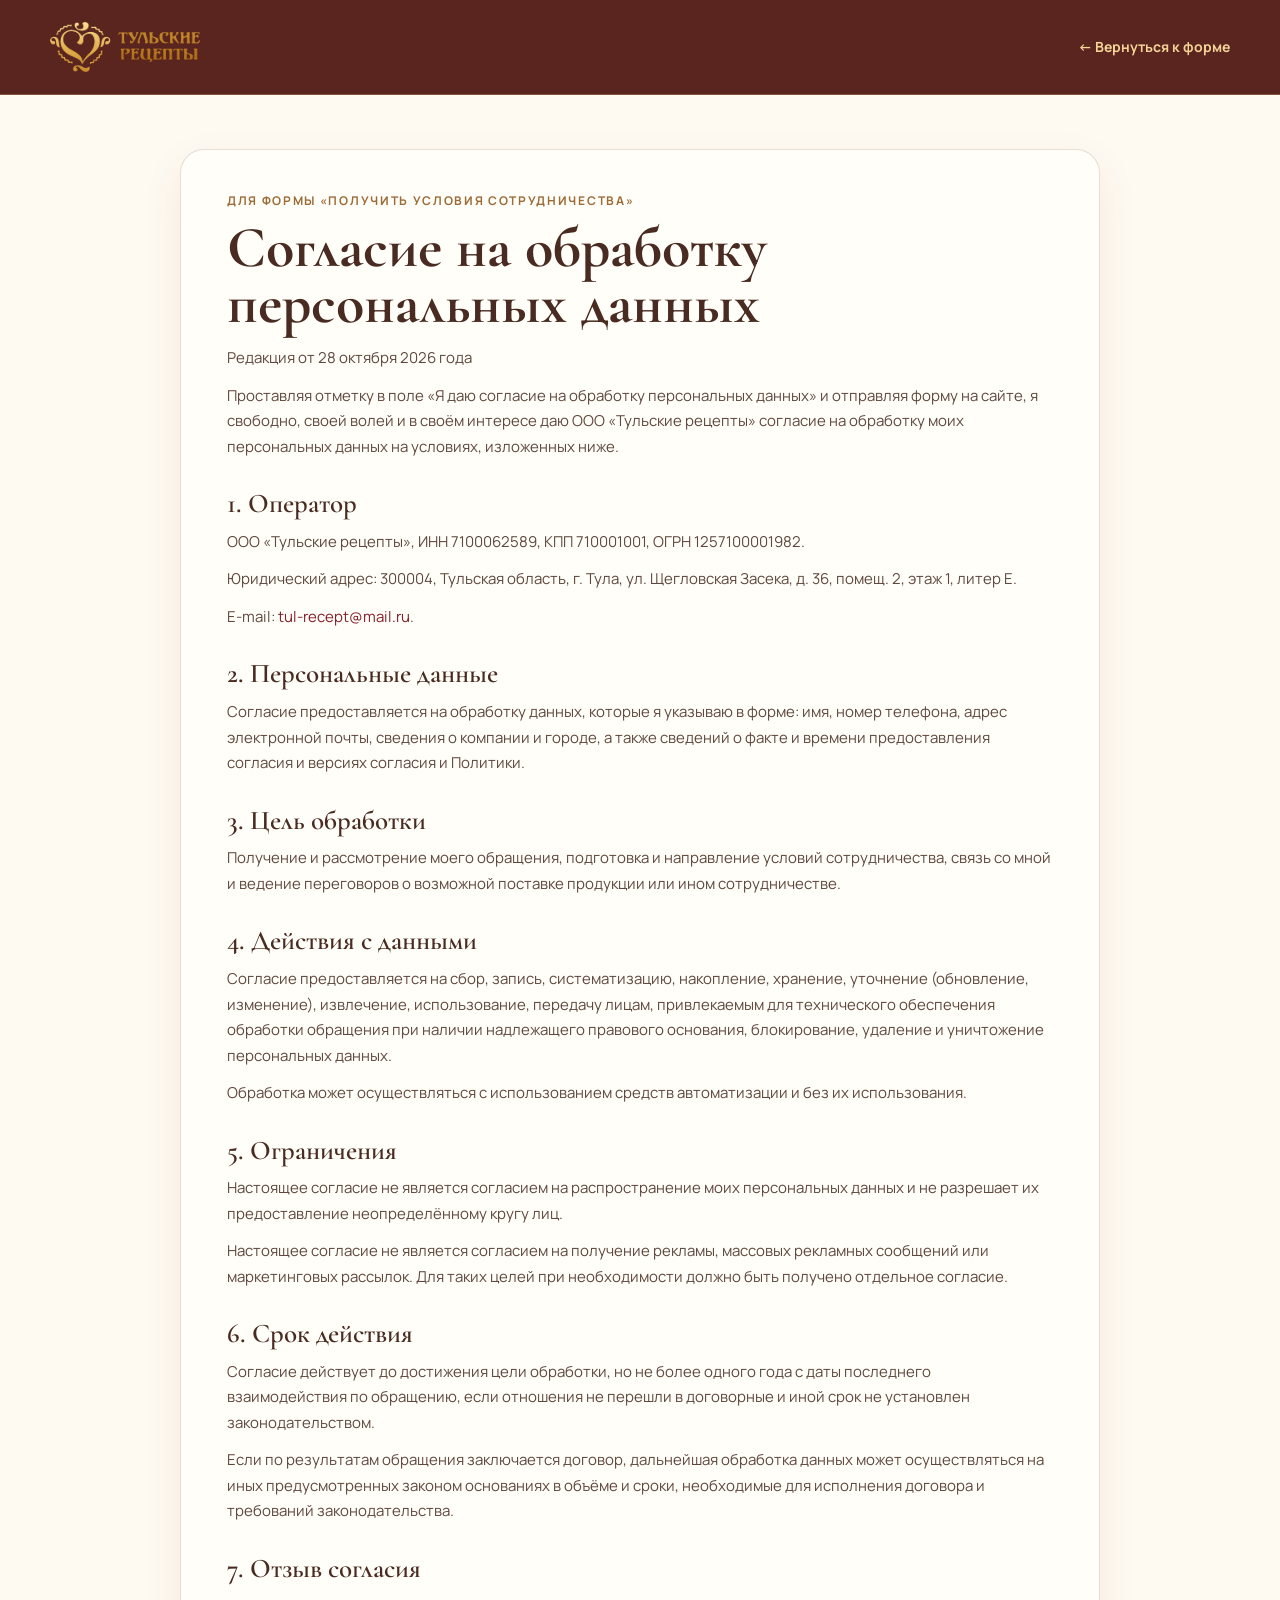
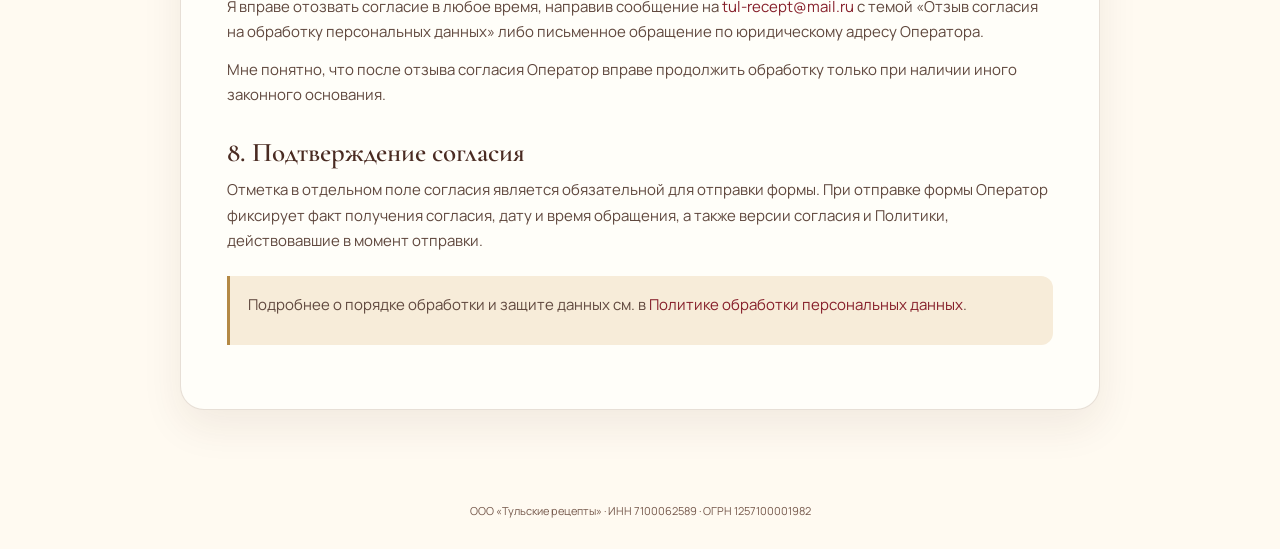
==== commit abb5e0b9: "Enable production partner form" ====
--- a/personal-data-consent.html
+++ b/personal-data-consent.html
@@ -4,7 +4,10 @@
   <meta charset="utf-8" />
   <meta name="viewport" content="width=device-width, initial-scale=1" />
   <meta name="robots" content="index,follow" />
+  <meta name="description" content="Согласие на обработку персональных данных для формы сотрудничества ООО «Тульские рецепты»." />
   <meta name="theme-color" content="#5a241f" />
+  <link rel="canonical" href="https://tulrecept.ru/personal-data-consent.html" />
+  <link rel="icon" href="assets/logo-gold.png" type="image/png" />
   <title>Согласие на обработку персональных данных — Тульские Рецепты</title>
   <link rel="preconnect" href="https://fonts.googleapis.com">
   <link rel="preconnect" href="https://fonts.gstatic.com" crossorigin>
@@ -26,7 +29,7 @@
       <article class="legal-document">
         <span class="legal-kicker">Для формы «Получить условия сотрудничества»</span>
         <h1>Согласие на обработку персональных данных</h1>
-        <p class="legal-updated">Редакция от 25 октября 2026 года</p>
+        <p class="legal-updated">Редакция от 28 октября 2026 года</p>
 
         <p>Проставляя отметку в поле «Я даю согласие на обработку персональных данных» и отправляя форму на сайте, я свободно, своей волей и в своём интересе даю ООО «Тульские рецепты» согласие на обработку моих персональных данных на условиях, изложенных ниже.</p>
 
@@ -36,7 +39,7 @@
         <p>E-mail: <a href="mailto:tul-recept@mail.ru">tul-recept@mail.ru</a>.</p>
 
         <h2>2. Персональные данные</h2>
-        <p>Согласие предоставляется на обработку данных, которые я указываю в форме: имя, номер телефона, адрес электронной почты, сведения о компании и городе.</p>
+        <p>Согласие предоставляется на обработку данных, которые я указываю в форме: имя, номер телефона, адрес электронной почты, сведения о компании и городе, а также сведений о факте и времени предоставления согласия и версиях согласия и Политики.</p>
 
         <h2>3. Цель обработки</h2>
         <p>Получение и рассмотрение моего обращения, подготовка и направление условий сотрудничества, связь со мной и ведение переговоров о возможной поставке продукции или ином сотрудничестве.</p>
@@ -58,7 +61,7 @@
         <p>Мне понятно, что после отзыва согласия Оператор вправе продолжить обработку только при наличии иного законного основания.</p>
 
         <h2>8. Подтверждение согласия</h2>
-        <p>Отметка в отдельном поле согласия является обязательной для отправки формы. При подключении серверной отправки формы Оператор должен обеспечивать возможность подтвердить факт получения согласия, включая фиксацию версии согласия и необходимых технических сведений о его предоставлении.</p>
+        <p>Отметка в отдельном поле согласия является обязательной для отправки формы. При отправке формы Оператор фиксирует факт получения согласия, дату и время обращения, а также версии согласия и Политики, действовавшие в момент отправки.</p>
 
         <div class="legal-note">
           <p>Подробнее о порядке обработки и защите данных см. в <a href="privacy-policy.html">Политике обработки персональных данных</a>.</p>
--- a/styles.css
+++ b/styles.css
@@ -2936,3 +2936,49 @@
     line-height:1.62;
   }
 }
+
+
+/* =========================================================
+   Production package — 404 page
+   ========================================================= */
+.not-found-page .legal-document{
+  text-align:center;
+  max-width:760px;
+}
+.not-found-page .error-code{
+  display:block;
+  margin-bottom:8px;
+  font-family:var(--serif);
+  font-size:clamp(72px,12vw,126px);
+  line-height:.85;
+  color:var(--burgundy);
+  opacity:.92;
+}
+.not-found-page .legal-document p{
+  max-width:560px;
+  margin:0 auto 24px;
+}
+.not-found-page .btn{
+  min-width:210px;
+}
+
+
+/* =========================================================
+   Partner form — production submission
+   ========================================================= */
+.partner-form .form-hp{
+  position:absolute!important;
+  left:-10000px!important;
+  top:auto!important;
+  width:1px!important;
+  height:1px!important;
+  overflow:hidden!important;
+  opacity:0!important;
+  pointer-events:none!important;
+}
+.partner-form #partner-submit:disabled{
+  opacity:.58;
+  cursor:not-allowed;
+  transform:none;
+  box-shadow:none;
+}
